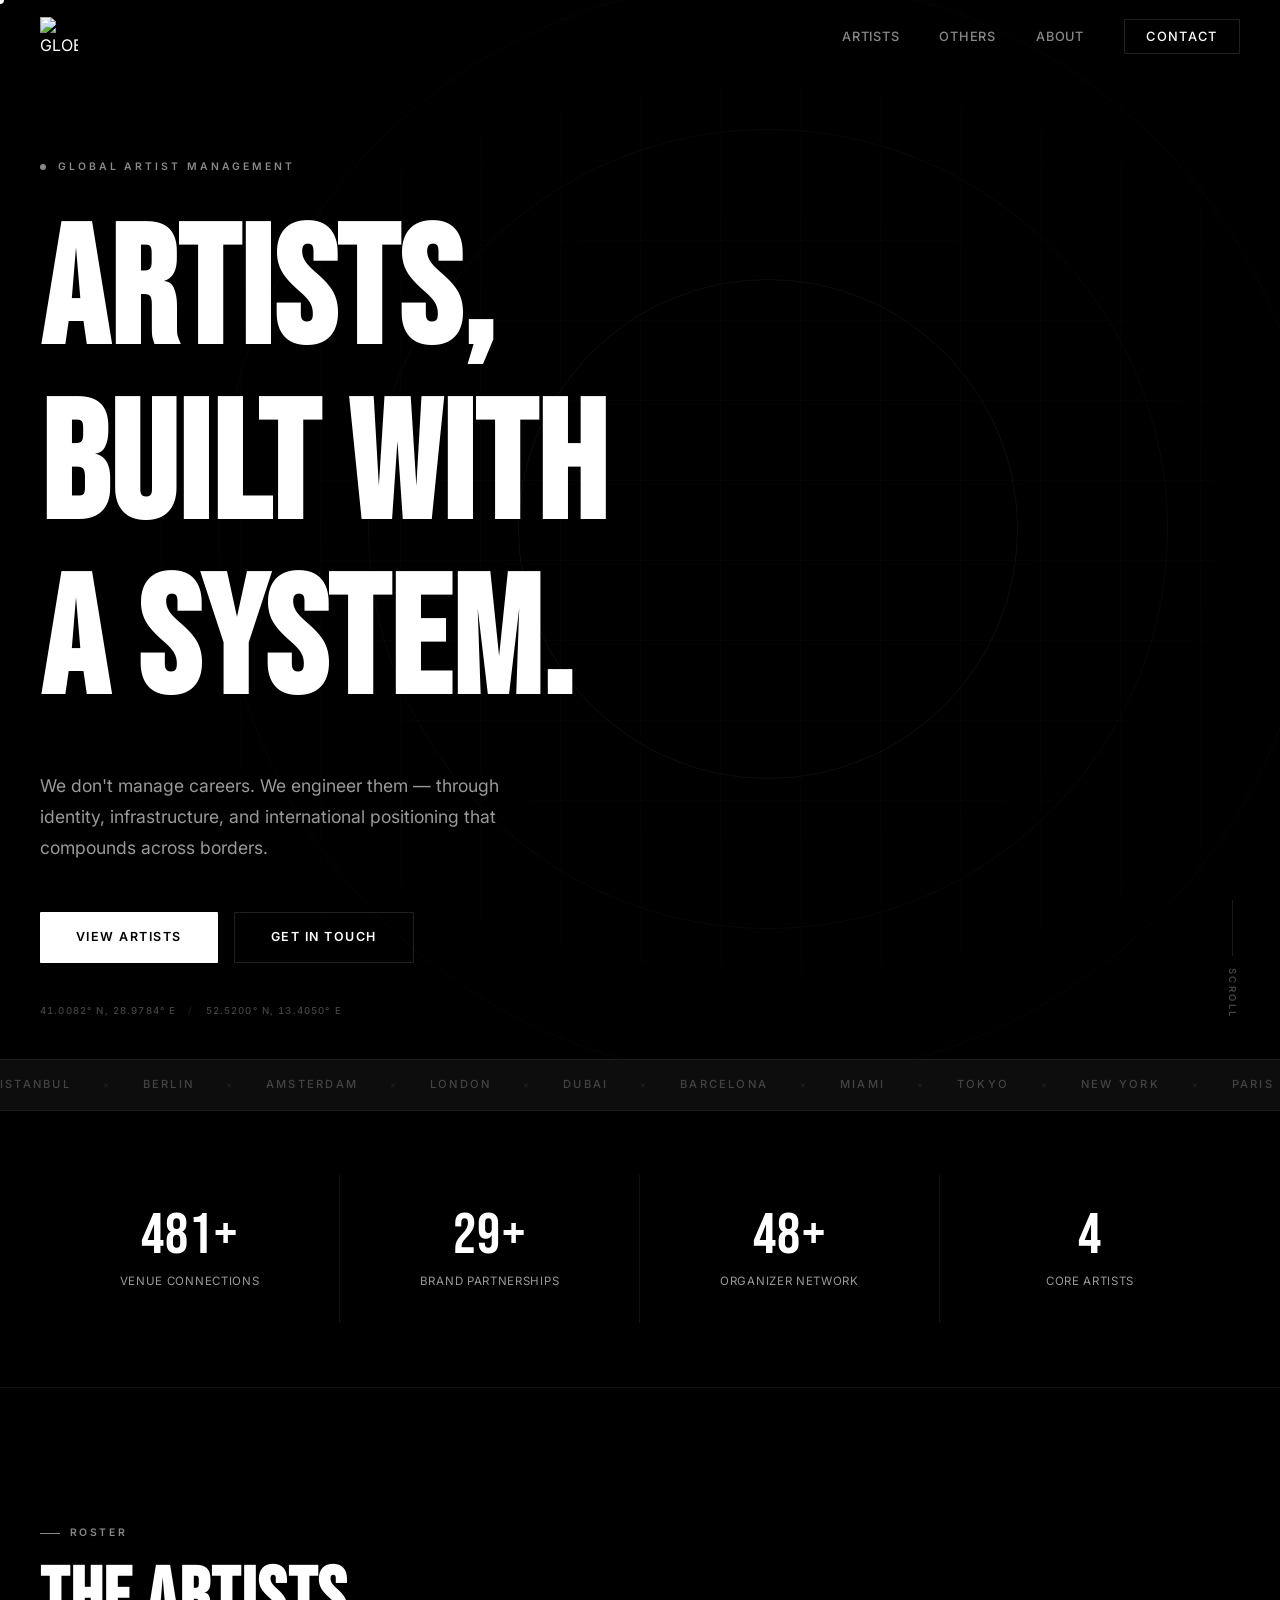
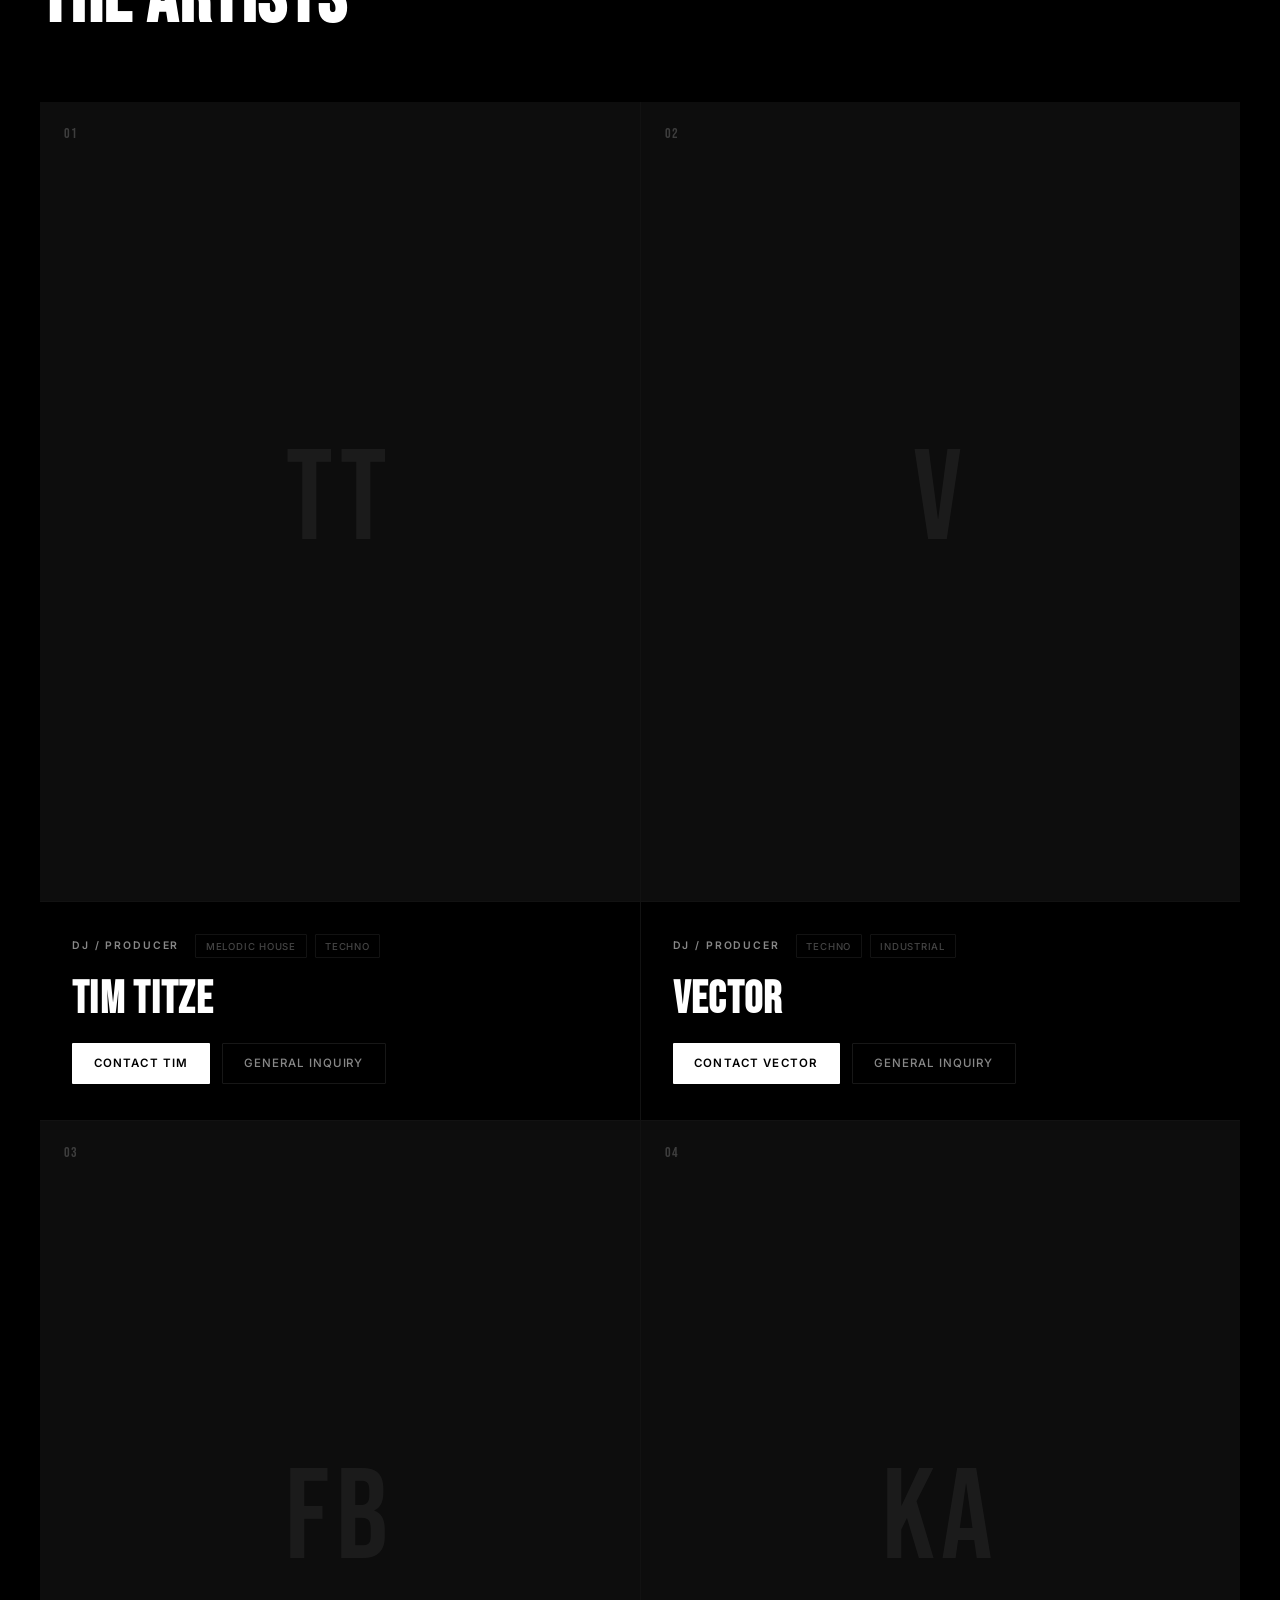
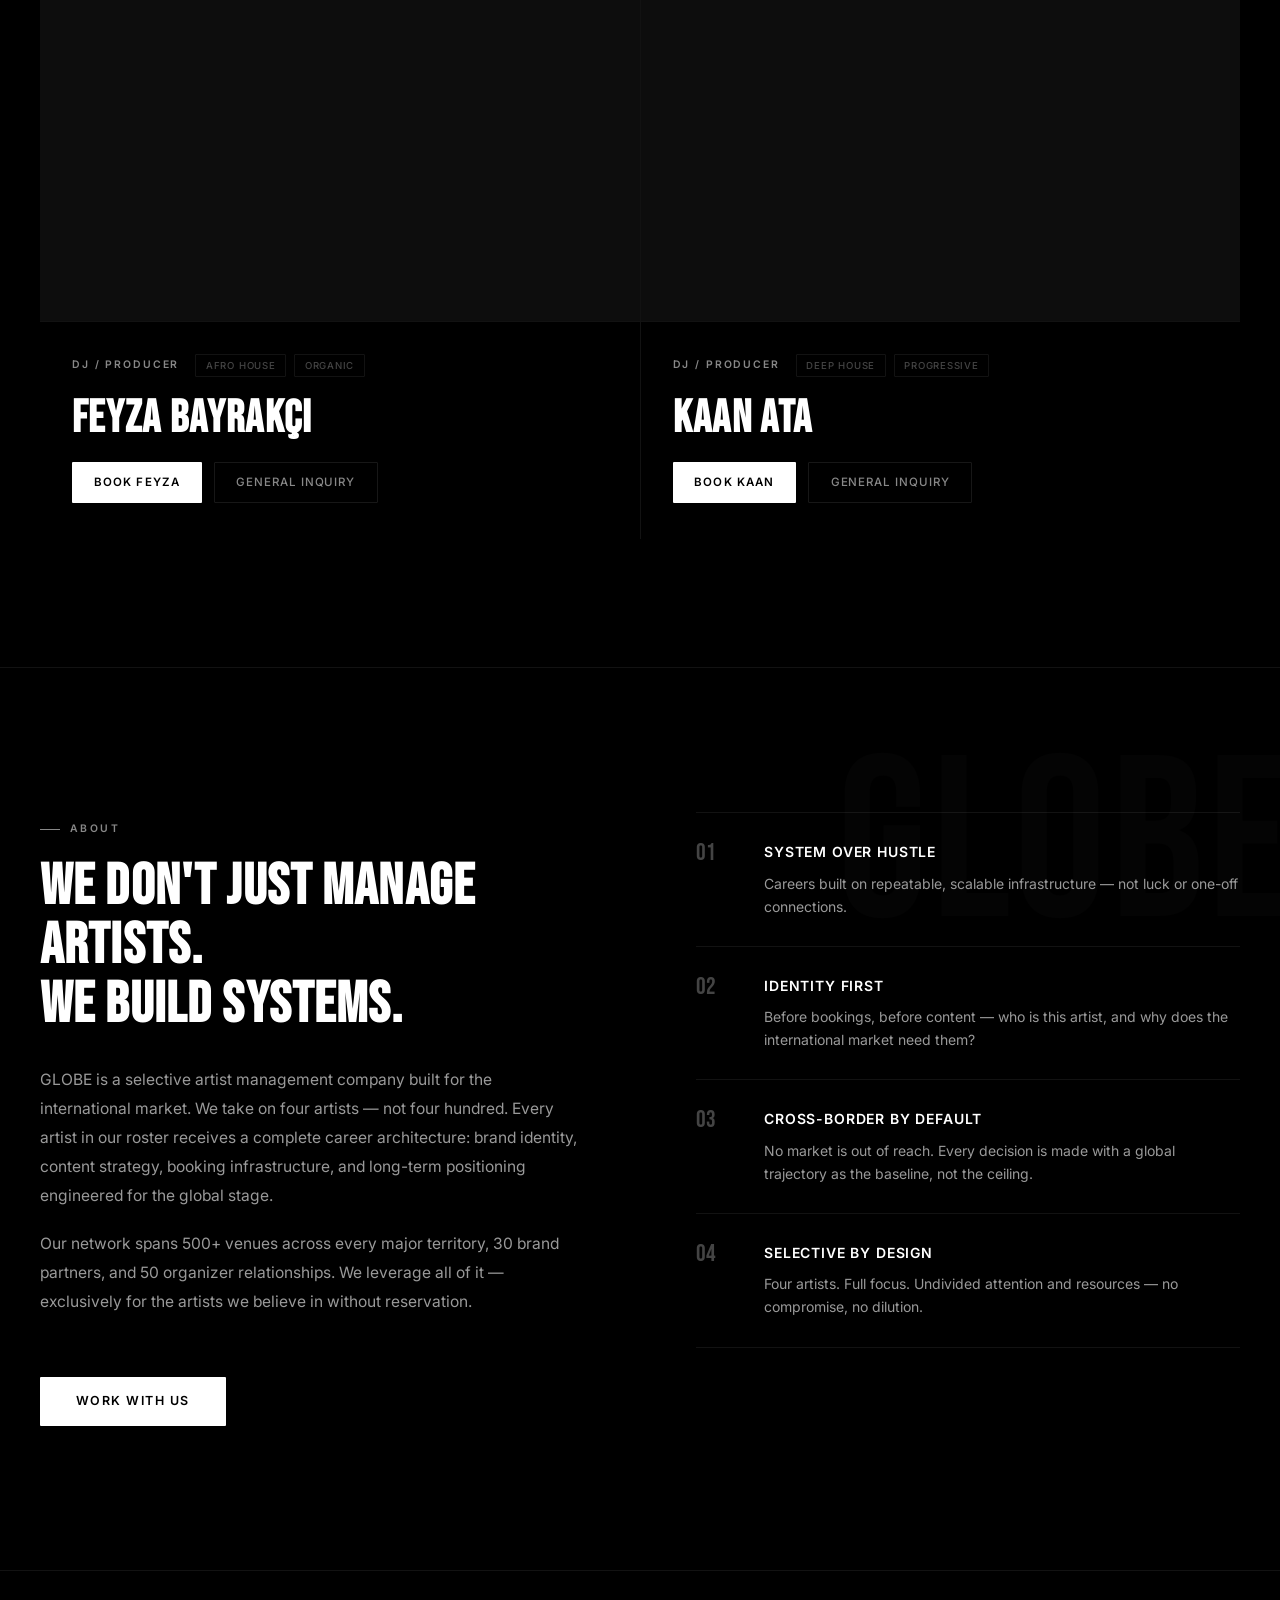
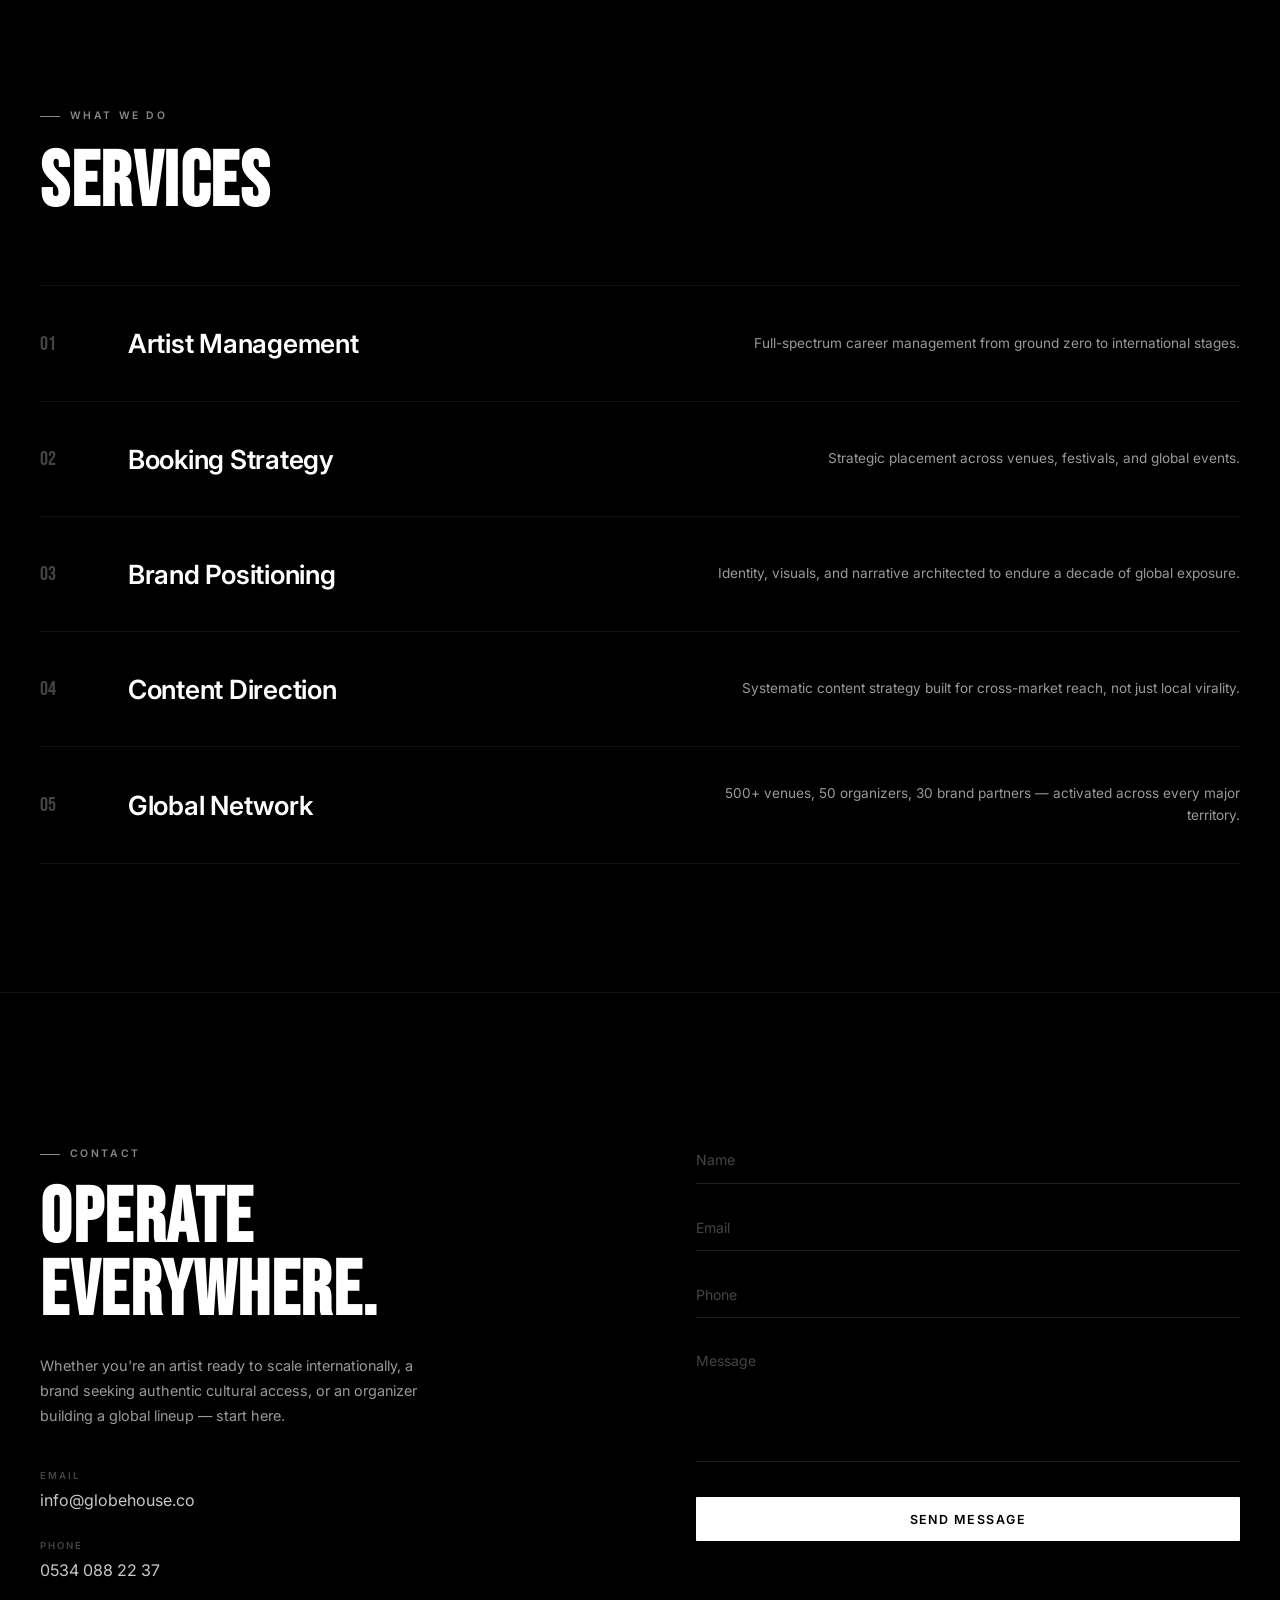
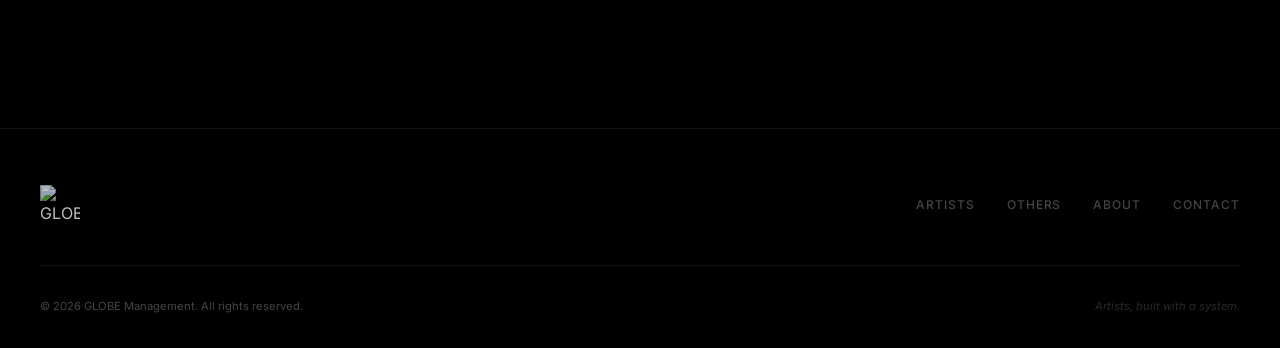
==== index.html @ 822490d1 "Add files via upload" ====
<!DOCTYPE html>
<html lang="en">
<head>
  <meta charset="UTF-8" />
  <meta name="viewport" content="width=device-width, initial-scale=1.0" />
  <title>GLOBE Management</title>
  <link rel="icon" type="image/png" href="assets/icon.png" />
  <link rel="preconnect" href="https://fonts.googleapis.com" />
  <link rel="preconnect" href="https://fonts.gstatic.com" crossorigin />
  <link href="https://fonts.googleapis.com/css2?family=Inter:wght@300;400;500;600;700;800;900&family=Bebas+Neue&display=swap" rel="stylesheet" />
  <link rel="stylesheet" href="style.css" />
</head>
<body>

  <!-- CUSTOM CURSOR -->
  <div class="cursor" id="cursor"></div>
  <div class="cursor-trail" id="cursorTrail"></div>

  <!-- NAVBAR -->
  <nav class="navbar" id="navbar">
    <div class="nav-inner">
      <a href="index.html" class="nav-logo">
        <img src="assets/icon-white.png" alt="GLOBE Management" class="nav-logo-icon" />
      </a>
      <button class="nav-toggle" id="navToggle" aria-label="Menu">
        <span></span><span></span><span></span>
      </button>
      <ul class="nav-links" id="navLinks">
        <li><a href="#artists">Artists</a></li>
        <li><a href="others.html">Others</a></li>
        <li><a href="#about">About</a></li>
        <li><a href="#contact" class="nav-cta">Contact</a></li>
      </ul>
    </div>
  </nav>

  <!-- HERO -->
  <section class="hero" id="hero">
    <div class="hero-bg">
      <div class="orbit orbit-1"></div>
      <div class="orbit orbit-2"></div>
      <div class="orbit orbit-3"></div>
      <div class="hero-grid-lines"></div>
    </div>
    <div class="hero-content">
      <div class="hero-label" data-hero-label>
        <span class="label-dot"></span>
        Global Artist Management
      </div>
      <h1 class="hero-headline">
        <span class="hero-word" data-hero-word>Artists,</span>
        <span class="hero-word" data-hero-word>built with</span>
        <span class="hero-word" data-hero-word>a system.</span>
      </h1>
      <p class="hero-sub" data-hero-sub>We don't manage careers. We engineer them — through identity, infrastructure, and international positioning that compounds across borders.</p>
      <div class="hero-actions" data-hero-actions>
        <a href="#artists" class="btn btn-primary magnetic">View Artists</a>
        <a href="#contact" class="btn btn-ghost magnetic">Get in Touch</a>
      </div>
    </div>
    <div class="hero-scroll" data-hero-scroll>
      <div class="scroll-indicator">
        <div class="scroll-dot"></div>
      </div>
      <span>Scroll</span>
    </div>
    <div class="hero-coords" data-hero-coords>
      <span>41.0082° N, 28.9784° E</span>
      <span class="coords-sep">/</span>
      <span>52.5200° N, 13.4050° E</span>
    </div>
  </section>

  <!-- TICKER -->
  <div class="ticker-wrap">
    <div class="ticker">
      <div class="ticker-track" id="tickerTrack">
        <span>Istanbul</span><span class="sep">×</span>
        <span>Berlin</span><span class="sep">×</span>
        <span>Amsterdam</span><span class="sep">×</span>
        <span>London</span><span class="sep">×</span>
        <span>Dubai</span><span class="sep">×</span>
        <span>Barcelona</span><span class="sep">×</span>
        <span>Miami</span><span class="sep">×</span>
        <span>Tokyo</span><span class="sep">×</span>
        <span>New York</span><span class="sep">×</span>
        <span>Paris</span><span class="sep">×</span>
        <span>São Paulo</span><span class="sep">×</span>
        <span>Singapore</span><span class="sep">×</span>
        <!-- duplicate for seamless loop -->
        <span>Istanbul</span><span class="sep">×</span>
        <span>Berlin</span><span class="sep">×</span>
        <span>Amsterdam</span><span class="sep">×</span>
        <span>London</span><span class="sep">×</span>
        <span>Dubai</span><span class="sep">×</span>
        <span>Barcelona</span><span class="sep">×</span>
        <span>Miami</span><span class="sep">×</span>
        <span>Tokyo</span><span class="sep">×</span>
        <span>New York</span><span class="sep">×</span>
        <span>Paris</span><span class="sep">×</span>
        <span>São Paulo</span><span class="sep">×</span>
        <span>Singapore</span><span class="sep">×</span>
      </div>
    </div>
  </div>

  <!-- STATS STRIP -->
  <section class="stats-strip">
    <div class="container">
      <div class="stats-grid">
        <div class="stat-item" data-reveal>
          <div class="stat-number" data-count="500" data-suffix="+">0+</div>
          <div class="stat-label">Venue Connections</div>
        </div>
        <div class="stat-item" data-reveal>
          <div class="stat-number" data-count="30" data-suffix="+">0+</div>
          <div class="stat-label">Brand Partnerships</div>
        </div>
        <div class="stat-item" data-reveal>
          <div class="stat-number" data-count="50" data-suffix="+">0+</div>
          <div class="stat-label">Organizer Network</div>
        </div>
        <div class="stat-item" data-reveal>
          <div class="stat-number" data-count="4" data-suffix="">0</div>
          <div class="stat-label">Core Artists</div>
        </div>
      </div>
    </div>
  </section>

  <!-- ARTISTS -->
  <section class="artists-section" id="artists">
    <div class="container">
      <div class="section-header" data-reveal>
        <span class="section-label">Roster</span>
        <h2 class="section-title split-title">The Artists</h2>
      </div>
      <div class="artists-grid">

        <div class="artist-card" data-reveal data-delay="0">
          <div class="artist-image-wrap">
            <div class="artist-image artist-placeholder">
              <span class="placeholder-initial">TT</span>
              <div class="placeholder-lines">
                <div class="ph-line"></div>
                <div class="ph-line"></div>
                <div class="ph-line"></div>
              </div>
            </div>
            <div class="artist-overlay">
              <button class="btn-detail magnetic" onclick="openModal('tim')">View Profile</button>
            </div>
            <div class="artist-card-index">01</div>
          </div>
          <div class="artist-info">
            <div class="artist-meta">
              <span class="artist-role">DJ / Producer</span>
              <div class="artist-tags">
                <span class="tag">Melodic House</span>
                <span class="tag">Techno</span>
              </div>
            </div>
            <h3 class="artist-name">Tim Titze</h3>
            <div class="artist-actions">
              <a href="mailto:timtitze@globehouse.co" class="btn btn-artist-primary magnetic">Contact Tim</a>
              <a href="mailto:info@globehouse.co" class="btn btn-artist-ghost">General Inquiry</a>
            </div>
          </div>
        </div>

        <div class="artist-card" data-reveal data-delay="1">
          <div class="artist-image-wrap">
            <div class="artist-image artist-placeholder">
              <span class="placeholder-initial">V</span>
              <div class="placeholder-lines">
                <div class="ph-line"></div>
                <div class="ph-line"></div>
                <div class="ph-line"></div>
              </div>
            </div>
            <div class="artist-overlay">
              <button class="btn-detail magnetic" onclick="openModal('vector')">View Profile</button>
            </div>
            <div class="artist-card-index">02</div>
          </div>
          <div class="artist-info">
            <div class="artist-meta">
              <span class="artist-role">DJ / Producer</span>
              <div class="artist-tags">
                <span class="tag">Techno</span>
                <span class="tag">Industrial</span>
              </div>
            </div>
            <h3 class="artist-name">Vector</h3>
            <div class="artist-actions">
              <a href="mailto:vector@globehouse.co" class="btn btn-artist-primary magnetic">Contact Vector</a>
              <a href="mailto:info@globehouse.co" class="btn btn-artist-ghost">General Inquiry</a>
            </div>
          </div>
        </div>

        <div class="artist-card" data-reveal data-delay="2">
          <div class="artist-image-wrap">
            <div class="artist-image artist-placeholder">
              <span class="placeholder-initial">FB</span>
              <div class="placeholder-lines">
                <div class="ph-line"></div>
                <div class="ph-line"></div>
                <div class="ph-line"></div>
              </div>
            </div>
            <div class="artist-overlay">
              <button class="btn-detail magnetic" onclick="openModal('feyza')">View Profile</button>
            </div>
            <div class="artist-card-index">03</div>
          </div>
          <div class="artist-info">
            <div class="artist-meta">
              <span class="artist-role">DJ / Producer</span>
              <div class="artist-tags">
                <span class="tag">Afro House</span>
                <span class="tag">Organic</span>
              </div>
            </div>
            <h3 class="artist-name">Feyza Bayrakçı</h3>
            <div class="artist-actions">
              <a href="mailto:feyzabayrakci@globehouse.co" class="btn btn-artist-primary magnetic">Book Feyza</a>
              <a href="mailto:info@globehouse.co" class="btn btn-artist-ghost">General Inquiry</a>
            </div>
          </div>
        </div>

        <div class="artist-card" data-reveal data-delay="3">
          <div class="artist-image-wrap">
            <div class="artist-image artist-placeholder">
              <span class="placeholder-initial">KA</span>
              <div class="placeholder-lines">
                <div class="ph-line"></div>
                <div class="ph-line"></div>
                <div class="ph-line"></div>
              </div>
            </div>
            <div class="artist-overlay">
              <button class="btn-detail magnetic" onclick="openModal('kaan')">View Profile</button>
            </div>
            <div class="artist-card-index">04</div>
          </div>
          <div class="artist-info">
            <div class="artist-meta">
              <span class="artist-role">DJ / Producer</span>
              <div class="artist-tags">
                <span class="tag">Deep House</span>
                <span class="tag">Progressive</span>
              </div>
            </div>
            <h3 class="artist-name">Kaan Ata</h3>
            <div class="artist-actions">
              <a href="mailto:kaanata@globehouse.co" class="btn btn-artist-primary magnetic">Book Kaan</a>
              <a href="mailto:info@globehouse.co" class="btn btn-artist-ghost">General Inquiry</a>
            </div>
          </div>
        </div>

      </div>
    </div>
  </section>

  <!-- ABOUT -->
  <section class="about-section" id="about">
    <div class="container">
      <div class="about-grid">
        <div class="about-left" data-reveal>
          <span class="section-label">About</span>
          <h2 class="about-title">We don't just manage artists.<br />We build systems.</h2>
          <p class="about-body">GLOBE is a selective artist management company built for the international market. We take on four artists — not four hundred. Every artist in our roster receives a complete career architecture: brand identity, content strategy, booking infrastructure, and long-term positioning engineered for the global stage.</p>
          <p class="about-body">Our network spans 500+ venues across every major territory, 30 brand partners, and 50 organizer relationships. We leverage all of it — exclusively for the artists we believe in without reservation.</p>
          <a href="#contact" class="btn btn-primary magnetic" style="margin-top: 2.5rem; display: inline-flex;">Work with us</a>
        </div>
        <div class="about-right">
          <div class="about-pillars">
            <div class="pillar" data-reveal>
              <div class="pillar-number">01</div>
              <div class="pillar-text">
                <h4>System Over Hustle</h4>
                <p>Careers built on repeatable, scalable infrastructure — not luck or one-off connections.</p>
              </div>
            </div>
            <div class="pillar" data-reveal>
              <div class="pillar-number">02</div>
              <div class="pillar-text">
                <h4>Identity First</h4>
                <p>Before bookings, before content — who is this artist, and why does the international market need them?</p>
              </div>
            </div>
            <div class="pillar" data-reveal>
              <div class="pillar-number">03</div>
              <div class="pillar-text">
                <h4>Cross-Border by Default</h4>
                <p>No market is out of reach. Every decision is made with a global trajectory as the baseline, not the ceiling.</p>
              </div>
            </div>
            <div class="pillar" data-reveal>
              <div class="pillar-number">04</div>
              <div class="pillar-text">
                <h4>Selective by Design</h4>
                <p>Four artists. Full focus. Undivided attention and resources — no compromise, no dilution.</p>
              </div>
            </div>
          </div>
        </div>
      </div>
    </div>
  </section>

  <!-- SERVICES -->
  <section class="services-section" id="services">
    <div class="container">
      <div class="section-header" data-reveal>
        <span class="section-label">What We Do</span>
        <h2 class="section-title">Services</h2>
      </div>
      <div class="services-list">
        <div class="service-row" data-reveal>
          <span class="service-index">01</span>
          <span class="service-name">Artist Management</span>
          <span class="service-desc">Full-spectrum career management from ground zero to international stages.</span>
          <div class="service-line"></div>
        </div>
        <div class="service-row" data-reveal>
          <span class="service-index">02</span>
          <span class="service-name">Booking Strategy</span>
          <span class="service-desc">Strategic placement across venues, festivals, and global events.</span>
          <div class="service-line"></div>
        </div>
        <div class="service-row" data-reveal>
          <span class="service-index">03</span>
          <span class="service-name">Brand Positioning</span>
          <span class="service-desc">Identity, visuals, and narrative architected to endure a decade of global exposure.</span>
          <div class="service-line"></div>
        </div>
        <div class="service-row" data-reveal>
          <span class="service-index">04</span>
          <span class="service-name">Content Direction</span>
          <span class="service-desc">Systematic content strategy built for cross-market reach, not just local virality.</span>
          <div class="service-line"></div>
        </div>
        <div class="service-row" data-reveal>
          <span class="service-index">05</span>
          <span class="service-name">Global Network</span>
          <span class="service-desc">500+ venues, 50 organizers, 30 brand partners — activated across every major territory.</span>
          <div class="service-line"></div>
        </div>
      </div>
    </div>
  </section>

  <!-- CONTACT -->
  <section class="contact-section" id="contact">
    <div class="container">
      <div class="contact-grid">
        <div class="contact-left" data-reveal>
          <span class="section-label">Contact</span>
          <h2 class="contact-title">Operate<br />everywhere.</h2>
          <p class="contact-sub">Whether you're an artist ready to scale internationally, a brand seeking authentic cultural access, or an organizer building a global lineup — start here.</p>
          <div class="contact-info">
            <div class="contact-info-row">
              <span class="ci-label">Email</span>
              <a href="mailto:info@globehouse.co" class="ci-value">info@globehouse.co</a>
            </div>
            <div class="contact-info-row">
              <span class="ci-label">Phone</span>
              <a href="tel:+905340882237" class="ci-value">0534 088 22 37</a>
            </div>
          </div>
        </div>
        <div class="contact-right" data-reveal>
          <form class="contact-form" onsubmit="handleSubmit(event)">
            <div class="form-group">
              <input type="text" name="name" placeholder="Name" required />
              <div class="form-underline"></div>
            </div>
            <div class="form-group">
              <input type="email" name="email" placeholder="Email" required />
              <div class="form-underline"></div>
            </div>
            <div class="form-group">
              <input type="tel" name="phone" placeholder="Phone" />
              <div class="form-underline"></div>
            </div>
            <div class="form-group">
              <textarea name="message" placeholder="Message" rows="5" required></textarea>
              <div class="form-underline"></div>
            </div>
            <button type="submit" class="btn btn-primary btn-full magnetic">Send Message</button>
          </form>
        </div>
      </div>
    </div>
  </section>

  <!-- FOOTER -->
  <footer class="footer">
    <div class="container">
      <div class="footer-top">
        <a href="index.html" class="footer-logo">
          <img src="assets/icon-white.png" alt="GLOBE Management" class="footer-logo-icon" />
        </a>
        <nav class="footer-nav">
          <a href="#artists">Artists</a>
          <a href="others.html">Others</a>
          <a href="#about">About</a>
          <a href="#contact">Contact</a>
        </nav>
      </div>
      <div class="footer-bottom">
        <span class="footer-copy">&copy; 2026 GLOBE Management. All rights reserved.</span>
        <span class="footer-tag">Artists, built with a system.</span>
      </div>
    </div>
  </footer>

  <!-- ARTIST MODALS -->
  <div class="modal-overlay" id="modalOverlay" onclick="closeModal()">
    <div class="modal" onclick="event.stopPropagation()">
      <button class="modal-close" onclick="closeModal()">&#215;</button>
      <div class="modal-content" id="modalContent"></div>
    </div>
  </div>

  <script src="script.js"></script>
</body>
</html>
---- style.css ----
/* ============================================================
   GLOBE Management — style.css
   ============================================================ */

*, *::before, *::after { box-sizing: border-box; margin: 0; padding: 0; }

:root {
  --black:      #000000;
  --white:      #ffffff;
  --silver:     #c8c8c8;
  --silver-dim: #888888;
  --surface:    #0d0d0d;
  --surface2:   #141414;
  --border:     rgba(255,255,255,0.07);
  --border-mid: rgba(255,255,255,0.13);
  --text-primary:   #ffffff;
  --text-secondary: #999999;
  --text-muted:     #444444;
  --font-body:    'Inter', sans-serif;
  --font-display: 'Bebas Neue', sans-serif;
  --nav-h:  72px;
  --max-w:  1280px;
  --ease:   cubic-bezier(0.22, 1, 0.36, 1);
  --ease-in: cubic-bezier(0.55, 0, 1, 0.45);
}

html { scroll-behavior: smooth; }

body {
  background: var(--black);
  color: var(--text-primary);
  font-family: var(--font-body);
  font-size: 16px;
  line-height: 1.6;
  -webkit-font-smoothing: antialiased;
  overflow-x: hidden;
  cursor: none;
}

a { color: inherit; text-decoration: none; }
img { display: block; max-width: 100%; }

.container {
  max-width: var(--max-w);
  margin: 0 auto;
  padding: 0 2.5rem;
}

/* ============================================================
   CUSTOM CURSOR
   ============================================================ */
.cursor {
  position: fixed;
  top: 0; left: 0;
  width: 8px; height: 8px;
  background: var(--white);
  border-radius: 50%;
  pointer-events: none;
  z-index: 9999;
  transform: translate(-50%, -50%);
  transition: width 0.2s var(--ease), height 0.2s var(--ease), background 0.2s;
  mix-blend-mode: difference;
}

.cursor-trail {
  position: fixed;
  top: 0; left: 0;
  width: 36px; height: 36px;
  border: 1px solid rgba(255,255,255,0.25);
  border-radius: 50%;
  pointer-events: none;
  z-index: 9998;
  transform: translate(-50%, -50%);
  transition: transform 0.12s linear, width 0.3s var(--ease), height 0.3s var(--ease), opacity 0.3s;
  mix-blend-mode: difference;
}

body.cursor-hover .cursor { width: 48px; height: 48px; }
body.cursor-hover .cursor-trail { opacity: 0; }

/* ============================================================
   NAVBAR
   ============================================================ */
.navbar {
  position: fixed;
  top: 0; left: 0; right: 0;
  z-index: 900;
  height: var(--nav-h);
  transition: background 0.5s var(--ease), border-color 0.5s;
  border-bottom: 1px solid transparent;
}

.navbar.scrolled {
  background: rgba(0,0,0,0.94);
  backdrop-filter: blur(24px);
  -webkit-backdrop-filter: blur(24px);
  border-color: var(--border);
}

.nav-inner {
  max-width: var(--max-w);
  margin: 0 auto;
  padding: 0 2.5rem;
  height: 100%;
  display: flex;
  align-items: center;
  justify-content: space-between;
}

.nav-logo { transition: opacity 0.3s; }
.nav-logo:hover { opacity: 0.7; }
.nav-logo img {
  height: 30px;
  width: auto;
  filter: brightness(0) invert(1);
}

.nav-logo img.nav-logo-icon {
  height: 38px;
  width: 38px;
  object-fit: contain;
  filter: none !important;
}

.nav-links {
  display: flex;
  align-items: center;
  gap: 2.5rem;
  list-style: none;
}

.nav-links a {
  font-size: 0.8rem;
  font-weight: 500;
  color: var(--silver-dim);
  letter-spacing: 0.06em;
  text-transform: uppercase;
  position: relative;
  transition: color 0.25s;
}

.nav-links a::after {
  content: '';
  position: absolute;
  bottom: -3px; left: 0;
  width: 0; height: 1px;
  background: var(--white);
  transition: width 0.3s var(--ease);
}

.nav-links a:hover { color: var(--white); }
.nav-links a:hover::after { width: 100%; }
.nav-links a.active { color: var(--white); }
.nav-links a.active::after { width: 100%; }

.nav-links a.nav-cta {
  color: var(--white);
  border: 1px solid var(--border-mid);
  padding: 0.55rem 1.35rem;
  border-radius: 1px;
  letter-spacing: 0.1em;
  transition: border-color 0.25s, background 0.25s, color 0.25s;
}

.nav-links a.nav-cta::after { display: none; }
.nav-links a.nav-cta:hover {
  background: var(--white);
  color: var(--black);
  border-color: var(--white);
}

.nav-toggle {
  display: none;
  flex-direction: column;
  gap: 5px;
  background: none;
  border: none;
  cursor: none;
  padding: 4px;
}

.nav-toggle span {
  display: block;
  width: 24px;
  height: 1.5px;
  background: var(--white);
  transition: transform 0.35s var(--ease), opacity 0.25s;
}

/* ============================================================
   BUTTONS
   ============================================================ */
.btn {
  display: inline-flex;
  align-items: center;
  justify-content: center;
  gap: 0.5rem;
  font-family: var(--font-body);
  font-size: 0.78rem;
  font-weight: 600;
  letter-spacing: 0.12em;
  text-transform: uppercase;
  border-radius: 1px;
  padding: 0.9rem 2.25rem;
  transition: background 0.25s var(--ease), color 0.25s, border-color 0.25s, transform 0.2s var(--ease);
  cursor: none;
  border: none;
  white-space: nowrap;
  position: relative;
  overflow: hidden;
}

.btn::before {
  content: '';
  position: absolute;
  inset: 0;
  background: rgba(255,255,255,0.06);
  opacity: 0;
  transition: opacity 0.25s;
}

.btn:hover::before { opacity: 1; }

.btn-primary { background: var(--white); color: var(--black); }
.btn-primary:hover { background: var(--silver); }

.btn-ghost {
  background: transparent;
  color: var(--white);
  border: 1px solid var(--border-mid);
}
.btn-ghost:hover { border-color: rgba(255,255,255,0.5); }

.btn-full { width: 100%; }

.btn-artist-primary {
  background: var(--white);
  color: var(--black);
  font-size: 0.72rem;
  font-weight: 600;
  letter-spacing: 0.1em;
  text-transform: uppercase;
  border-radius: 1px;
  padding: 0.65rem 1.35rem;
  transition: all 0.25s var(--ease);
  display: inline-flex;
  cursor: none;
}
.btn-artist-primary:hover { background: var(--silver); }

.btn-artist-ghost {
  background: transparent;
  color: var(--silver-dim);
  font-size: 0.72rem;
  font-weight: 500;
  letter-spacing: 0.08em;
  text-transform: uppercase;
  border-radius: 1px;
  padding: 0.65rem 1.35rem;
  border: 1px solid rgba(255,255,255,0.09);
  transition: all 0.25s var(--ease);
  display: inline-flex;
  cursor: none;
}
.btn-artist-ghost:hover { border-color: rgba(255,255,255,0.3); color: var(--white); }

.btn-ghost-sm {
  display: inline-flex;
  font-size: 0.72rem;
  font-weight: 600;
  letter-spacing: 0.1em;
  text-transform: uppercase;
  color: var(--silver-dim);
  border-bottom: 1px solid var(--border-mid);
  padding-bottom: 3px;
  transition: color 0.2s, border-color 0.2s;
  cursor: none;
}
.btn-ghost-sm:hover { color: var(--white); border-color: var(--white); }

/* ============================================================
   SECTION LABELS / HEADERS
   ============================================================ */
.section-label {
  display: inline-flex;
  align-items: center;
  gap: 0.6rem;
  font-size: 0.65rem;
  font-weight: 600;
  letter-spacing: 0.25em;
  text-transform: uppercase;
  color: var(--silver-dim);
  margin-bottom: 1.25rem;
}

.section-label::before {
  content: '';
  display: inline-block;
  width: 20px; height: 1px;
  background: var(--silver-dim);
}

.section-header { margin-bottom: 4rem; }

.section-title {
  font-family: var(--font-display);
  font-size: clamp(3rem, 6vw, 5.5rem);
  line-height: 1;
  letter-spacing: 0.02em;
  color: var(--white);
  overflow: hidden;
}

/* ============================================================
   REVEAL ANIMATIONS
   ============================================================ */
[data-reveal] {
  opacity: 0;
  transform: translateY(32px);
  transition: opacity 0.75s var(--ease), transform 0.75s var(--ease);
}

[data-reveal].revealed {
  opacity: 1;
  transform: translateY(0);
}

[data-reveal][data-delay="1"] { transition-delay: 0.1s; }
[data-reveal][data-delay="2"] { transition-delay: 0.2s; }
[data-reveal][data-delay="3"] { transition-delay: 0.3s; }

/* ============================================================
   HERO
   ============================================================ */
.hero {
  min-height: 100svh;
  display: flex;
  align-items: center;
  position: relative;
  padding: calc(var(--nav-h) + 5rem) 2.5rem 6rem;
  overflow: hidden;
}

/* Orbit rings */
.hero-bg {
  position: absolute;
  inset: 0;
  pointer-events: none;
  overflow: hidden;
}

.orbit {
  position: absolute;
  border-radius: 50%;
  border: 1px solid rgba(255,255,255,0.04);
  top: 50%; left: 60%;
  transform: translate(-50%, -50%);
  animation: orbitSpin linear infinite;
}

.orbit-1 {
  width: 500px; height: 500px;
  animation-duration: 28s;
  border-color: rgba(255,255,255,0.05);
}

.orbit-2 {
  width: 800px; height: 800px;
  animation-duration: 44s;
  animation-direction: reverse;
  border-color: rgba(255,255,255,0.03);
}

.orbit-3 {
  width: 1100px; height: 1100px;
  animation-duration: 60s;
  border-color: rgba(255,255,255,0.025);
}

@keyframes orbitSpin {
  from { transform: translate(-50%, -50%) rotate(0deg); }
  to   { transform: translate(-50%, -50%) rotate(360deg); }
}

.hero-grid-lines {
  position: absolute;
  inset: 0;
  background-image:
    linear-gradient(rgba(255,255,255,0.018) 1px, transparent 1px),
    linear-gradient(90deg, rgba(255,255,255,0.018) 1px, transparent 1px);
  background-size: 80px 80px;
  mask-image: radial-gradient(ellipse 70% 60% at 60% 50%, black 0%, transparent 100%);
  -webkit-mask-image: radial-gradient(ellipse 70% 60% at 60% 50%, black 0%, transparent 100%);
}

.hero-content {
  max-width: var(--max-w);
  margin: 0 auto;
  width: 100%;
  position: relative;
  z-index: 1;
}

/* Hero entrance animations */
.hero-label {
  font-size: 0.65rem;
  font-weight: 600;
  letter-spacing: 0.28em;
  text-transform: uppercase;
  color: var(--silver-dim);
  margin-bottom: 2rem;
  display: inline-flex;
  align-items: center;
  gap: 0.75rem;
  opacity: 0;
  transform: translateY(12px);
  animation: heroFadeUp 0.7s var(--ease) 0.1s forwards;
}

.label-dot {
  width: 6px; height: 6px;
  border-radius: 50%;
  background: var(--silver-dim);
  animation: pulse 2.5s ease-in-out infinite;
}

@keyframes pulse {
  0%, 100% { opacity: 1; transform: scale(1); }
  50%       { opacity: 0.4; transform: scale(0.7); }
}

.hero-headline {
  font-family: var(--font-display);
  font-size: clamp(5rem, 13vw, 12.5rem);
  line-height: 0.9;
  letter-spacing: 0.01em;
  color: var(--white);
  margin-bottom: 2.5rem;
  display: flex;
  flex-direction: column;
}

.hero-word {
  display: block;
  overflow: hidden;
  line-height: 1.05;
}

.hero-word-inner {
  display: block;
  transform: translateY(110%);
  animation: wordReveal 0.85s var(--ease) forwards;
}

.hero-word:nth-child(1) .hero-word-inner { animation-delay: 0.25s; }
.hero-word:nth-child(2) .hero-word-inner { animation-delay: 0.38s; }
.hero-word:nth-child(3) .hero-word-inner { animation-delay: 0.51s; }

@keyframes wordReveal {
  to { transform: translateY(0); }
}

@keyframes heroFadeUp {
  to { opacity: 1; transform: translateY(0); }
}

.hero-sub {
  font-size: clamp(1rem, 1.4vw, 1.1rem);
  color: var(--text-secondary);
  max-width: 500px;
  line-height: 1.75;
  margin-bottom: 3rem;
  opacity: 0;
  transform: translateY(16px);
  animation: heroFadeUp 0.8s var(--ease) 0.65s forwards;
}

.hero-actions {
  display: flex;
  gap: 1rem;
  flex-wrap: wrap;
  opacity: 0;
  transform: translateY(16px);
  animation: heroFadeUp 0.8s var(--ease) 0.8s forwards;
}

.hero-scroll {
  position: absolute;
  bottom: 2.5rem;
  right: 2.5rem;
  display: flex;
  flex-direction: column;
  align-items: center;
  gap: 0.75rem;
  opacity: 0;
  animation: heroFadeUp 0.8s var(--ease) 1.1s forwards;
}

.hero-scroll span {
  font-size: 0.6rem;
  font-weight: 600;
  letter-spacing: 0.25em;
  text-transform: uppercase;
  color: var(--text-muted);
  writing-mode: vertical-lr;
}

.scroll-indicator {
  width: 1px;
  height: 56px;
  background: rgba(255,255,255,0.1);
  position: relative;
  overflow: hidden;
}

.scroll-dot {
  position: absolute;
  top: -100%;
  width: 100%;
  height: 40%;
  background: var(--silver-dim);
  animation: scrollDrop 2s ease-in-out infinite;
}

@keyframes scrollDrop {
  0%   { top: -40%; }
  100% { top: 140%; }
}

.hero-coords {
  position: absolute;
  bottom: 2.5rem;
  left: 2.5rem;
  display: flex;
  align-items: center;
  gap: 0.75rem;
  opacity: 0;
  animation: heroFadeUp 0.8s var(--ease) 1.1s forwards;
}

.hero-coords span {
  font-size: 0.6rem;
  font-weight: 500;
  letter-spacing: 0.12em;
  color: var(--text-muted);
  font-variant-numeric: tabular-nums;
}

.coords-sep { color: var(--text-muted); opacity: 0.4; }

/* ============================================================
   TICKER
   ============================================================ */
.ticker-wrap {
  border-top: 1px solid var(--border);
  border-bottom: 1px solid var(--border);
  overflow: hidden;
  padding: 1rem 0;
  background: var(--surface);
}

.ticker { overflow: hidden; }

.ticker-track {
  display: flex;
  align-items: center;
  gap: 2rem;
  width: max-content;
  animation: tickerScroll 30s linear infinite;
}

.ticker-track:hover { animation-play-state: paused; }

.ticker-track span {
  font-size: 0.7rem;
  font-weight: 500;
  letter-spacing: 0.2em;
  text-transform: uppercase;
  color: var(--text-muted);
  white-space: nowrap;
  transition: color 0.2s;
}

.ticker-track span:hover { color: var(--silver); }
.ticker-track .sep { color: var(--text-muted); opacity: 0.3; font-size: 0.55rem; }

@keyframes tickerScroll {
  from { transform: translateX(0); }
  to   { transform: translateX(-50%); }
}

/* ============================================================
   STATS STRIP
   ============================================================ */
.stats-strip {
  border-bottom: 1px solid var(--border);
  padding: 4rem 0;
}

.stats-grid {
  display: grid;
  grid-template-columns: repeat(4, 1fr);
}

.stat-item {
  padding: 2rem;
  text-align: center;
  border-right: 1px solid var(--border);
  position: relative;
  overflow: hidden;
  transition: background 0.35s;
}

.stat-item::before {
  content: '';
  position: absolute;
  bottom: 0; left: 0; right: 0;
  height: 0;
  background: var(--surface);
  transition: height 0.35s var(--ease);
}

.stat-item:hover::before { height: 100%; }
.stat-item:hover .stat-number,
.stat-item:hover .stat-label { position: relative; z-index: 1; }
.stat-item:last-child { border-right: none; }

.stat-number {
  font-family: var(--font-display);
  font-size: clamp(2.75rem, 4.5vw, 4rem);
  color: var(--white);
  line-height: 1;
  letter-spacing: 0.02em;
  transition: transform 0.35s var(--ease);
  position: relative; z-index: 1;
}

.stat-item:hover .stat-number { transform: scale(1.05); }

.stat-label {
  font-size: 0.72rem;
  color: var(--text-secondary);
  margin-top: 0.5rem;
  letter-spacing: 0.06em;
  text-transform: uppercase;
  position: relative; z-index: 1;
}

/* ============================================================
   ARTISTS
   ============================================================ */
.artists-section { padding: 8rem 0; }

.artists-grid {
  display: grid;
  grid-template-columns: repeat(2, 1fr);
  gap: 1px;
  background: var(--border);
}

.artist-card {
  background: var(--black);
  display: flex;
  flex-direction: column;
  position: relative;
  overflow: hidden;
}

.artist-card::after {
  content: '';
  position: absolute;
  inset: 0;
  border: 1px solid transparent;
  transition: border-color 0.4s var(--ease);
  pointer-events: none;
  z-index: 5;
}

.artist-card:hover::after { border-color: rgba(255,255,255,0.12); }

.artist-image-wrap {
  position: relative;
  aspect-ratio: 3/4;
  overflow: hidden;
}

.artist-image {
  width: 100%;
  height: 100%;
  transition: transform 0.7s var(--ease), filter 0.5s;
}

.artist-card:hover .artist-image {
  transform: scale(1.06);
  filter: brightness(0.85);
}

.artist-placeholder {
  display: flex;
  align-items: center;
  justify-content: center;
  background: var(--surface);
  position: relative;
  overflow: hidden;
}

/* Animated scan lines on placeholder */
.placeholder-lines {
  position: absolute;
  inset: 0;
  display: flex;
  flex-direction: column;
  justify-content: space-evenly;
  pointer-events: none;
}

.ph-line {
  height: 1px;
  background: rgba(255,255,255,0.03);
  transform: scaleX(0);
  transform-origin: left;
  transition: transform 0.8s var(--ease);
}

.artist-card:hover .ph-line:nth-child(1) { transform: scaleX(1); transition-delay: 0s; }
.artist-card:hover .ph-line:nth-child(2) { transform: scaleX(1); transition-delay: 0.08s; }
.artist-card:hover .ph-line:nth-child(3) { transform: scaleX(1); transition-delay: 0.16s; }

.placeholder-initial {
  font-family: var(--font-display);
  font-size: clamp(5rem, 10vw, 9rem);
  color: rgba(255,255,255,0.06);
  letter-spacing: 0.05em;
  user-select: none;
  transition: color 0.5s var(--ease), transform 0.5s var(--ease);
  position: relative; z-index: 1;
}

.artist-card:hover .placeholder-initial {
  color: rgba(255,255,255,0.12);
  transform: scale(0.95);
}

.artist-card-index {
  position: absolute;
  top: 1.25rem;
  left: 1.5rem;
  font-family: var(--font-display);
  font-size: 0.9rem;
  color: rgba(255,255,255,0.2);
  letter-spacing: 0.08em;
  z-index: 4;
  transition: color 0.3s;
}

.artist-card:hover .artist-card-index { color: rgba(255,255,255,0.5); }

.artist-overlay {
  position: absolute;
  inset: 0;
  background: linear-gradient(to top, rgba(0,0,0,0.8) 0%, rgba(0,0,0,0.2) 60%, transparent 100%);
  display: flex;
  align-items: flex-end;
  justify-content: flex-start;
  padding: 2rem;
  opacity: 0;
  transition: opacity 0.45s var(--ease);
  z-index: 3;
}

.artist-card:hover .artist-overlay { opacity: 1; }

.btn-detail {
  background: var(--white);
  color: var(--black);
  border: none;
  font-family: var(--font-body);
  font-size: 0.72rem;
  font-weight: 600;
  letter-spacing: 0.12em;
  text-transform: uppercase;
  padding: 0.75rem 1.75rem;
  border-radius: 1px;
  cursor: none;
  transform: translateY(16px);
  opacity: 0;
  transition: transform 0.45s var(--ease), opacity 0.45s var(--ease), background 0.2s;
}

.artist-card:hover .btn-detail { transform: translateY(0); opacity: 1; }
.btn-detail:hover { background: var(--silver); }

.artist-info {
  padding: 2rem 2rem 2.25rem;
  border-top: 1px solid var(--border);
  flex: 1;
  display: flex;
  flex-direction: column;
  gap: 1.25rem;
  position: relative;
}

.artist-info::before {
  content: '';
  position: absolute;
  top: 0; left: 0;
  width: 0; height: 2px;
  background: var(--white);
  transition: width 0.5s var(--ease);
}

.artist-card:hover .artist-info::before { width: 100%; }

.artist-meta {
  display: flex;
  align-items: center;
  gap: 1rem;
  flex-wrap: wrap;
}

.artist-role {
  font-size: 0.65rem;
  font-weight: 600;
  letter-spacing: 0.18em;
  text-transform: uppercase;
  color: var(--silver-dim);
}

.artist-tags { display: flex; gap: 0.5rem; flex-wrap: wrap; }

.tag {
  font-size: 0.6rem;
  font-weight: 500;
  letter-spacing: 0.08em;
  text-transform: uppercase;
  color: var(--text-muted);
  border: 1px solid var(--border);
  padding: 0.2rem 0.6rem;
  border-radius: 1px;
  transition: border-color 0.2s, color 0.2s;
}

.artist-card:hover .tag { border-color: var(--border-mid); color: var(--silver-dim); }

.artist-name {
  font-family: var(--font-display);
  font-size: clamp(2.25rem, 3.5vw, 3.25rem);
  letter-spacing: 0.03em;
  color: var(--white);
  line-height: 1;
  transition: letter-spacing 0.4s var(--ease);
}

.artist-card:hover .artist-name { letter-spacing: 0.06em; }

.artist-actions {
  display: flex;
  gap: 0.75rem;
  flex-wrap: wrap;
  margin-top: auto;
}

/* ============================================================
   ABOUT
   ============================================================ */
.about-section {
  padding: 9rem 0;
  border-top: 1px solid var(--border);
  position: relative;
}

.about-section::before {
  content: 'GLOBE';
  position: absolute;
  top: 4rem;
  right: -1rem;
  font-family: var(--font-display);
  font-size: clamp(8rem, 18vw, 20rem);
  color: rgba(255,255,255,0.015);
  letter-spacing: 0.02em;
  pointer-events: none;
  line-height: 1;
  user-select: none;
}

.about-grid {
  display: grid;
  grid-template-columns: 1fr 1fr;
  gap: 7rem;
  align-items: start;
}

.about-title {
  font-family: var(--font-display);
  font-size: clamp(2.5rem, 4.5vw, 4.25rem);
  line-height: 1.02;
  letter-spacing: 0.02em;
  margin-bottom: 2rem;
}

.about-body {
  color: var(--text-secondary);
  line-height: 1.85;
  font-size: 0.975rem;
  margin-bottom: 1.25rem;
}

.about-pillars { display: flex; flex-direction: column; }

.pillar {
  display: flex;
  gap: 1.75rem;
  padding: 1.75rem 0;
  border-bottom: 1px solid var(--border);
  position: relative;
  overflow: hidden;
}

.pillar:first-child { border-top: 1px solid var(--border); }

.pillar::before {
  content: '';
  position: absolute;
  inset: 0;
  background: var(--surface);
  transform: translateX(-100%);
  transition: transform 0.5s var(--ease);
}

.pillar:hover::before { transform: translateX(0); }

.pillar-number {
  font-family: var(--font-display);
  font-size: 1.5rem;
  color: var(--text-muted);
  line-height: 1;
  flex-shrink: 0;
  width: 2.5rem;
  position: relative; z-index: 1;
  transition: color 0.3s;
}

.pillar:hover .pillar-number { color: var(--silver-dim); }

.pillar-text { position: relative; z-index: 1; }

.pillar-text h4 {
  font-size: 0.875rem;
  font-weight: 600;
  letter-spacing: 0.06em;
  margin-bottom: 0.5rem;
  color: var(--white);
  text-transform: uppercase;
}

.pillar-text p {
  font-size: 0.875rem;
  color: var(--text-secondary);
  line-height: 1.65;
}

/* ============================================================
   SERVICES
   ============================================================ */
.services-section {
  padding: 8rem 0;
  border-top: 1px solid var(--border);
}

.services-list { display: flex; flex-direction: column; }

.service-row {
  display: grid;
  grid-template-columns: 3rem 1fr 1fr;
  align-items: center;
  gap: 2.5rem;
  padding: 2.25rem 0;
  border-bottom: 1px solid var(--border);
  position: relative;
  overflow: hidden;
  cursor: none;
}

.service-row:first-child { border-top: 1px solid var(--border); }

.service-row::before {
  content: '';
  position: absolute;
  inset: 0;
  background: var(--surface);
  transform: translateX(-101%);
  transition: transform 0.55s var(--ease);
}

.service-row:hover::before { transform: translateX(0); }

.service-line {
  position: absolute;
  bottom: 0; left: 0;
  height: 1px;
  width: 0;
  background: var(--silver-dim);
  transition: width 0.55s var(--ease);
}

.service-row:hover .service-line { width: 100%; }

.service-index {
  font-family: var(--font-display);
  font-size: 1.25rem;
  color: var(--text-muted);
  position: relative; z-index: 1;
  transition: color 0.3s;
}

.service-row:hover .service-index { color: var(--white); }

.service-name {
  font-size: clamp(1.2rem, 2.25vw, 1.65rem);
  font-weight: 600;
  letter-spacing: -0.01em;
  color: var(--white);
  position: relative; z-index: 1;
  transition: letter-spacing 0.4s var(--ease);
}

.service-row:hover .service-name { letter-spacing: 0.02em; }

.service-desc {
  font-size: 0.85rem;
  color: var(--text-secondary);
  text-align: right;
  position: relative; z-index: 1;
  transition: color 0.3s;
}

.service-row:hover .service-desc { color: var(--silver-dim); }

/* ============================================================
   CONTACT
   ============================================================ */
.contact-section {
  padding: 9rem 0;
  border-top: 1px solid var(--border);
}

.contact-grid {
  display: grid;
  grid-template-columns: 1fr 1fr;
  gap: 7rem;
  align-items: start;
}

.contact-title {
  font-family: var(--font-display);
  font-size: clamp(3.5rem, 6vw, 6rem);
  line-height: 0.95;
  letter-spacing: 0.02em;
  margin-bottom: 1.5rem;
}

.contact-sub {
  font-size: 0.9rem;
  color: var(--text-secondary);
  line-height: 1.75;
  max-width: 380px;
  margin-bottom: 2.5rem;
}

.contact-info { display: flex; flex-direction: column; gap: 1.5rem; }
.contact-info-row { display: flex; flex-direction: column; gap: 0.3rem; }

.ci-label {
  font-size: 0.6rem;
  font-weight: 600;
  letter-spacing: 0.22em;
  text-transform: uppercase;
  color: var(--text-muted);
}

.ci-value {
  font-size: 1rem;
  color: var(--silver);
  font-weight: 400;
  transition: color 0.2s;
  position: relative;
  width: fit-content;
}

.ci-value::after {
  content: '';
  position: absolute;
  bottom: -1px; left: 0;
  width: 0; height: 1px;
  background: var(--silver);
  transition: width 0.3s var(--ease);
}

.ci-value:hover { color: var(--white); }
.ci-value:hover::after { width: 100%; }

.contact-form { display: flex; flex-direction: column; gap: 0; }

.form-group {
  position: relative;
  margin-bottom: 1.25rem;
}

.form-group input,
.form-group textarea {
  width: 100%;
  background: transparent;
  border: none;
  border-bottom: 1px solid var(--border-mid);
  color: var(--white);
  font-family: var(--font-body);
  font-size: 0.95rem;
  padding: 0.85rem 0;
  outline: none;
  transition: border-color 0.3s;
  resize: none;
  border-radius: 0;
}

.form-group input::placeholder,
.form-group textarea::placeholder { color: var(--text-muted); font-size: 0.875rem; }

.form-group input:focus,
.form-group textarea:focus { border-color: transparent; }

.form-underline {
  position: absolute;
  bottom: 0; left: 0;
  height: 1px;
  width: 0;
  background: var(--white);
  transition: width 0.4s var(--ease);
}

.form-group:focus-within .form-underline { width: 100%; }

.contact-form .btn { margin-top: 0.5rem; }

/* ============================================================
   FOOTER
   ============================================================ */
.footer {
  border-top: 1px solid var(--border);
  padding: 3.5rem 0 2rem;
}

.footer-top {
  display: flex;
  align-items: center;
  justify-content: space-between;
  margin-bottom: 2.5rem;
}

.footer-logo img {
  height: 26px;
  width: auto;
  filter: brightness(0) invert(1);
  opacity: 0.45;
  transition: opacity 0.3s;
}
.footer-logo:hover img { opacity: 0.8; }

.footer-logo img.footer-logo-icon {
  height: 40px;
  width: 40px;
  object-fit: contain;
  filter: none !important;
  opacity: 0.75;
}

.footer-nav { display: flex; gap: 2rem; }

.footer-nav a {
  font-size: 0.75rem;
  font-weight: 500;
  color: var(--text-muted);
  letter-spacing: 0.08em;
  text-transform: uppercase;
  transition: color 0.2s;
}
.footer-nav a:hover { color: var(--white); }

.footer-bottom {
  display: flex;
  align-items: center;
  justify-content: space-between;
  padding-top: 2rem;
  border-top: 1px solid var(--border);
}

.footer-copy,
.footer-tag { font-size: 0.7rem; color: var(--text-muted); }
.footer-tag { font-style: italic; opacity: 0.6; }

/* ============================================================
   MODAL
   ============================================================ */
.modal-overlay {
  position: fixed;
  inset: 0;
  z-index: 1000;
  background: rgba(0,0,0,0.88);
  backdrop-filter: blur(16px);
  -webkit-backdrop-filter: blur(16px);
  display: flex;
  align-items: center;
  justify-content: center;
  padding: 1.5rem;
  opacity: 0;
  pointer-events: none;
  transition: opacity 0.35s var(--ease);
}

.modal-overlay.open { opacity: 1; pointer-events: all; }

.modal {
  background: #0a0a0a;
  border: 1px solid var(--border-mid);
  width: 100%;
  max-width: 780px;
  max-height: 90vh;
  overflow-y: auto;
  position: relative;
  transform: translateY(28px) scale(0.97);
  transition: transform 0.4s var(--ease);
}

.modal-overlay.open .modal { transform: translateY(0) scale(1); }

.modal-close {
  position: absolute;
  top: 1.5rem;
  right: 1.5rem;
  background: rgba(255,255,255,0.06);
  border: 1px solid var(--border);
  color: var(--silver-dim);
  width: 36px; height: 36px;
  border-radius: 50%;
  font-size: 1.2rem;
  cursor: none;
  display: flex;
  align-items: center;
  justify-content: center;
  transition: background 0.2s, color 0.2s;
  z-index: 10;
}
.modal-close:hover { background: rgba(255,255,255,0.12); color: var(--white); }

.modal-content { padding: 3.5rem 3rem 3rem; }

.modal-artist-role {
  font-size: 0.65rem;
  font-weight: 600;
  letter-spacing: 0.22em;
  text-transform: uppercase;
  color: var(--silver-dim);
  margin-bottom: 0.6rem;
}

.modal-artist-name {
  font-family: var(--font-display);
  font-size: clamp(2.75rem, 5vw, 4.5rem);
  letter-spacing: 0.03em;
  line-height: 1;
  margin-bottom: 2.5rem;
}

.modal-divider {
  height: 1px;
  background: var(--border);
  margin: 1.75rem 0;
}

.modal-section-label {
  font-size: 0.6rem;
  font-weight: 600;
  letter-spacing: 0.22em;
  text-transform: uppercase;
  color: var(--text-muted);
  margin-bottom: 0.75rem;
}

.modal-bio {
  font-size: 0.9rem;
  color: var(--text-secondary);
  line-height: 1.85;
  margin-bottom: 0.5rem;
}

.modal-highlights {
  display: flex;
  flex-direction: column;
  gap: 0.6rem;
  margin-bottom: 0.5rem;
}

.modal-highlights li {
  font-size: 0.85rem;
  color: var(--text-secondary);
  padding-left: 1.25rem;
  position: relative;
  list-style: none;
  line-height: 1.6;
}

.modal-highlights li::before {
  content: '→';
  position: absolute;
  left: 0;
  color: var(--text-muted);
  font-size: 0.75rem;
}

.modal-contact {
  border-top: 1px solid var(--border);
  padding-top: 2rem;
  display: flex;
  flex-direction: column;
  gap: 0.6rem;
}

.modal-email-primary {
  display: inline-flex;
  align-items: center;
  gap: 0.5rem;
  font-size: 0.875rem;
  color: var(--white);
  font-weight: 500;
  transition: color 0.2s;
  border-bottom: 1px solid var(--border-mid);
  padding-bottom: 4px;
  width: fit-content;
}
.modal-email-primary:hover { color: var(--silver); border-color: var(--silver); }

.modal-email-secondary {
  font-size: 0.78rem;
  color: var(--text-muted);
  transition: color 0.2s;
}
.modal-email-secondary:hover { color: var(--silver-dim); }

.modal-actions {
  display: flex;
  gap: 0.75rem;
  margin-top: 1.75rem;
  flex-wrap: wrap;
}

/* ============================================================
   OTHERS PAGE
   ============================================================ */
.page-hero {
  padding: calc(var(--nav-h) + 5.5rem) 0 4rem;
  border-bottom: 1px solid var(--border);
  position: relative;
  overflow: hidden;
}

.page-hero::before {
  content: '';
  position: absolute;
  top: 0; left: 0; right: 0;
  height: 100%;
  background-image:
    linear-gradient(rgba(255,255,255,0.02) 1px, transparent 1px),
    linear-gradient(90deg, rgba(255,255,255,0.02) 1px, transparent 1px);
  background-size: 60px 60px;
  mask-image: linear-gradient(to bottom, transparent, black 30%, black 70%, transparent);
  -webkit-mask-image: linear-gradient(to bottom, transparent, black 30%, black 70%, transparent);
}

.page-hero-title {
  font-family: var(--font-display);
  font-size: clamp(4.5rem, 11vw, 10rem);
  line-height: 0.9;
  letter-spacing: 0.02em;
  margin: 0.75rem 0 1.5rem;
  position: relative; z-index: 1;
}

.page-hero-sub {
  font-size: 1.05rem;
  color: var(--text-secondary);
  max-width: 520px;
  line-height: 1.75;
  position: relative; z-index: 1;
}

.others-section { padding: 6rem 0; }

.others-grid {
  display: grid;
  grid-template-columns: repeat(2, 1fr);
  gap: 1px;
  background: var(--border);
}

.other-card {
  background: var(--black);
  padding: 3.5rem;
  display: flex;
  gap: 2.25rem;
  position: relative;
  overflow: hidden;
  transition: background 0.35s;
}

.other-card::before {
  content: '';
  position: absolute;
  top: 0; left: 0;
  width: 2px; height: 0;
  background: var(--white);
  transition: height 0.5s var(--ease);
}

.other-card:hover { background: var(--surface); }
.other-card:hover::before { height: 100%; }

.other-index {
  font-family: var(--font-display);
  font-size: 3rem;
  color: var(--text-muted);
  line-height: 1;
  flex-shrink: 0;
  padding-top: 0.2rem;
  transition: color 0.3s;
}

.other-card:hover .other-index { color: var(--silver-dim); }

.other-body { flex: 1; }

.other-title {
  font-family: var(--font-display);
  font-size: 2.25rem;
  letter-spacing: 0.03em;
  line-height: 1;
  margin-bottom: 1.1rem;
}

.other-desc {
  font-size: 0.875rem;
  color: var(--text-secondary);
  line-height: 1.8;
  margin-bottom: 1.5rem;
}

.other-list {
  list-style: none;
  margin-bottom: 2rem;
  display: flex;
  flex-direction: column;
  gap: 0.45rem;
}

.other-list li {
  font-size: 0.75rem;
  color: var(--text-muted);
  letter-spacing: 0.07em;
  text-transform: uppercase;
  padding-left: 0.75rem;
  position: relative;
  transition: color 0.2s;
}

.other-card:hover .other-list li { color: var(--silver-dim); }

.other-list li::before {
  content: '→';
  position: absolute;
  left: 0;
  font-size: 0.6rem;
}

.others-cta {
  padding: 7rem 0;
  border-top: 1px solid var(--border);
}

.cta-block { max-width: 640px; }

.cta-block-title {
  font-family: var(--font-display);
  font-size: clamp(2.75rem, 5vw, 4.5rem);
  letter-spacing: 0.02em;
  line-height: 1.02;
  margin-bottom: 1.25rem;
}

.cta-block-sub {
  font-size: 1rem;
  color: var(--text-secondary);
  line-height: 1.75;
  margin-bottom: 2.5rem;
}

/* ============================================================
   RESPONSIVE
   ============================================================ */
@media (max-width: 1024px) {
  .about-grid,
  .contact-grid { gap: 4rem; }

  .about-section::before { display: none; }
}

@media (max-width: 768px) {
  body { cursor: auto; }
  .cursor, .cursor-trail { display: none; }
  .nav-toggle { display: flex; cursor: pointer; }

  .nav-links {
    position: fixed;
    top: var(--nav-h);
    left: 0; right: 0;
    background: rgba(0,0,0,0.97);
    backdrop-filter: blur(20px);
    flex-direction: column;
    align-items: flex-start;
    gap: 0;
    padding: 1rem 2.5rem 2.5rem;
    transform: translateY(-110%);
    opacity: 0;
    pointer-events: none;
    transition: transform 0.4s var(--ease), opacity 0.35s;
    border-bottom: 1px solid var(--border);
  }

  .nav-links.open { transform: translateY(0); opacity: 1; pointer-events: all; }
  .nav-links li { width: 100%; }
  .nav-links a {
    display: block;
    padding: 1.1rem 0;
    border-bottom: 1px solid var(--border);
    font-size: 0.9rem;
    cursor: pointer;
  }
  .nav-links a::after { display: none; }
  .nav-links a.nav-cta {
    margin-top: 1.25rem;
    border: 1px solid var(--border-mid);
    text-align: center;
    padding: 0.8rem 1.5rem;
    display: block;
  }

  .hero { padding: calc(var(--nav-h) + 3rem) 1.5rem 5rem; }
  .hero-coords { display: none; }
  .orbit-2, .orbit-3 { display: none; }

  .stats-grid { grid-template-columns: repeat(2, 1fr); }
  .stat-item { border-bottom: 1px solid var(--border); }
  .stat-item:nth-child(even) { border-right: none; }
  .stat-item:nth-child(3),
  .stat-item:nth-child(4) { border-bottom: none; }

  .artists-grid { grid-template-columns: 1fr; }

  .about-grid,
  .contact-grid { grid-template-columns: 1fr; gap: 3rem; }

  .service-row { grid-template-columns: 2.5rem 1fr; gap: 1.25rem; }
  .service-desc { display: none; }

  .others-grid { grid-template-columns: 1fr; }
  .other-card { flex-direction: column; gap: 0.75rem; padding: 2.25rem; }

  .footer-top { flex-direction: column; gap: 1.5rem; align-items: flex-start; }
  .footer-bottom { flex-direction: column; gap: 0.75rem; align-items: flex-start; }

  .hero-scroll { right: 1.5rem; }

  .modal-content { padding: 2.5rem 1.75rem 2rem; }

  .container { padding: 0 1.5rem; }

  .btn, .btn-artist-primary, .btn-artist-ghost,
  .btn-detail, .btn-ghost-sm, .modal-close,
  .nav-toggle { cursor: pointer; }
}

@media (max-width: 480px) {
  .hero-headline { font-size: clamp(3.75rem, 15vw, 6rem); }
  .artist-info { padding: 1.5rem; }
  .artist-actions { flex-direction: column; }
  .btn-artist-primary, .btn-artist-ghost { text-align: center; justify-content: center; }
  .hero-scroll { display: none; }
  .service-row { padding: 1.5rem 0; }
}
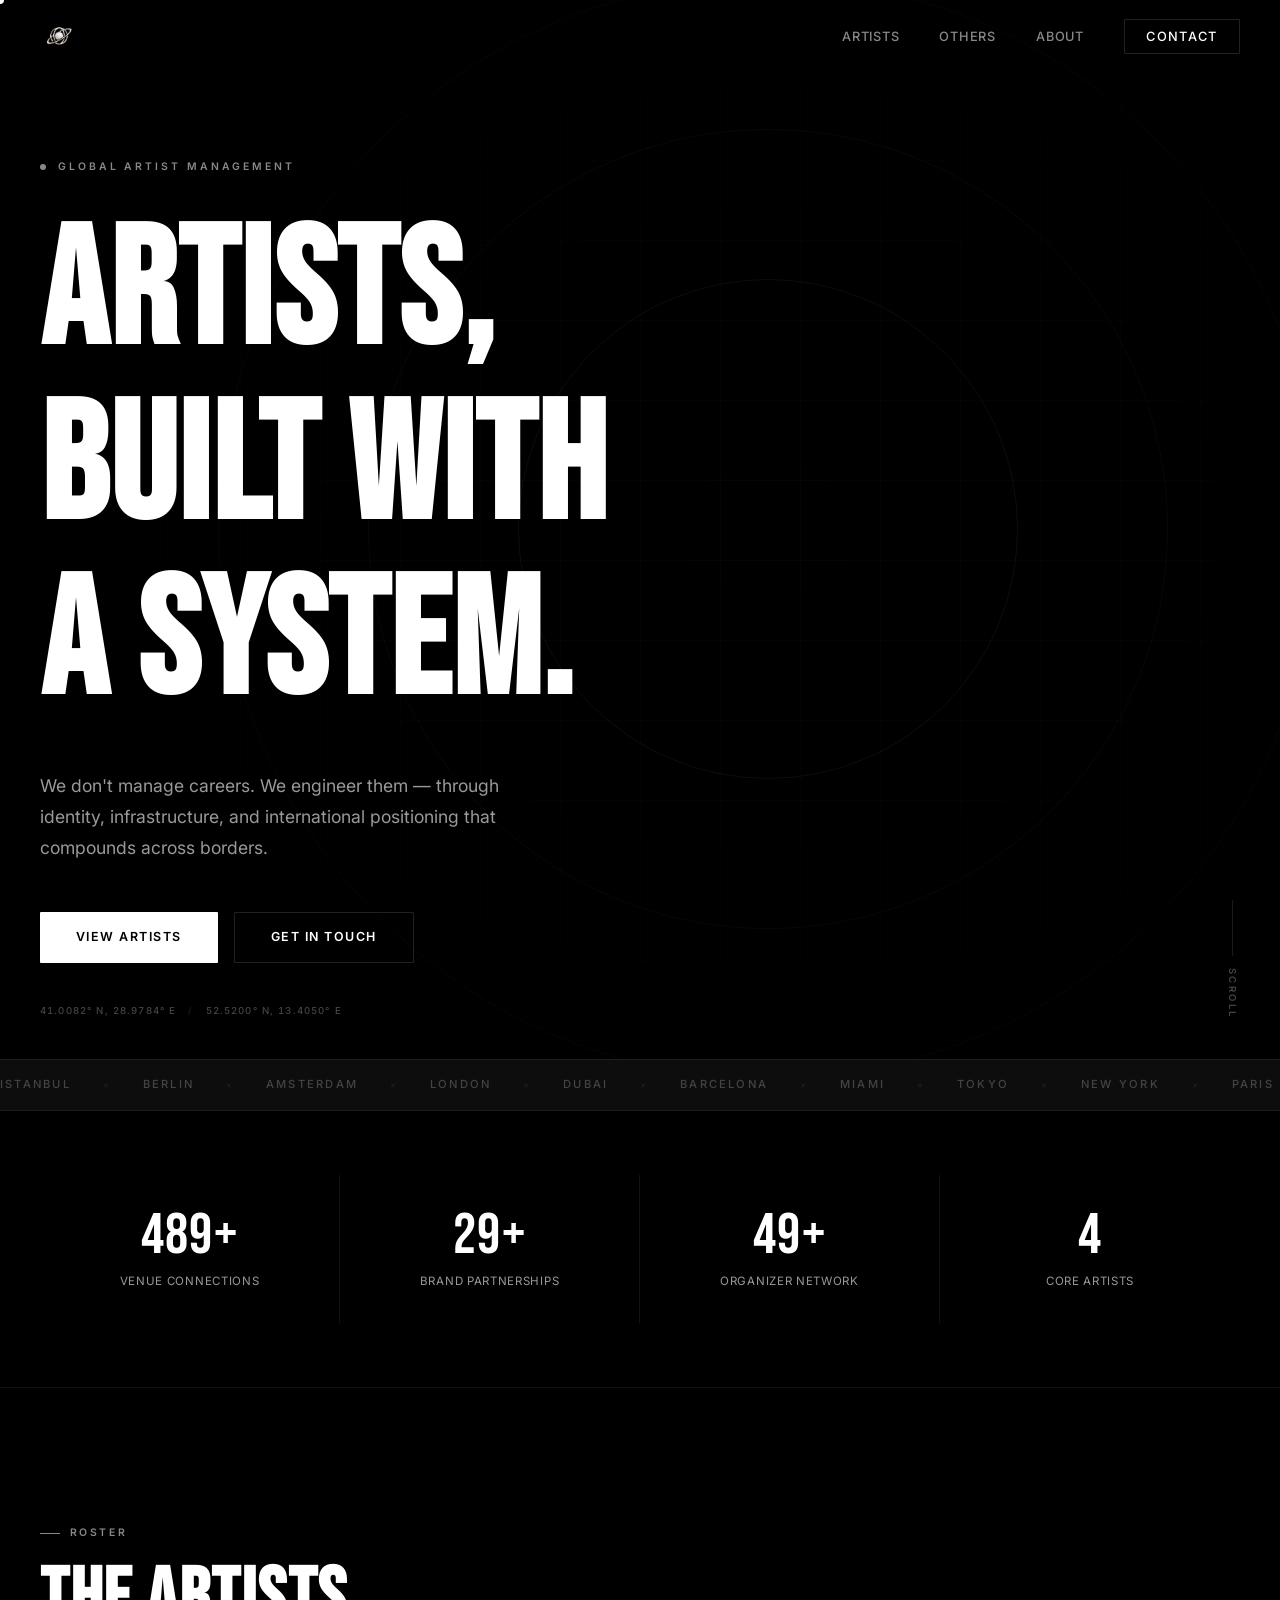
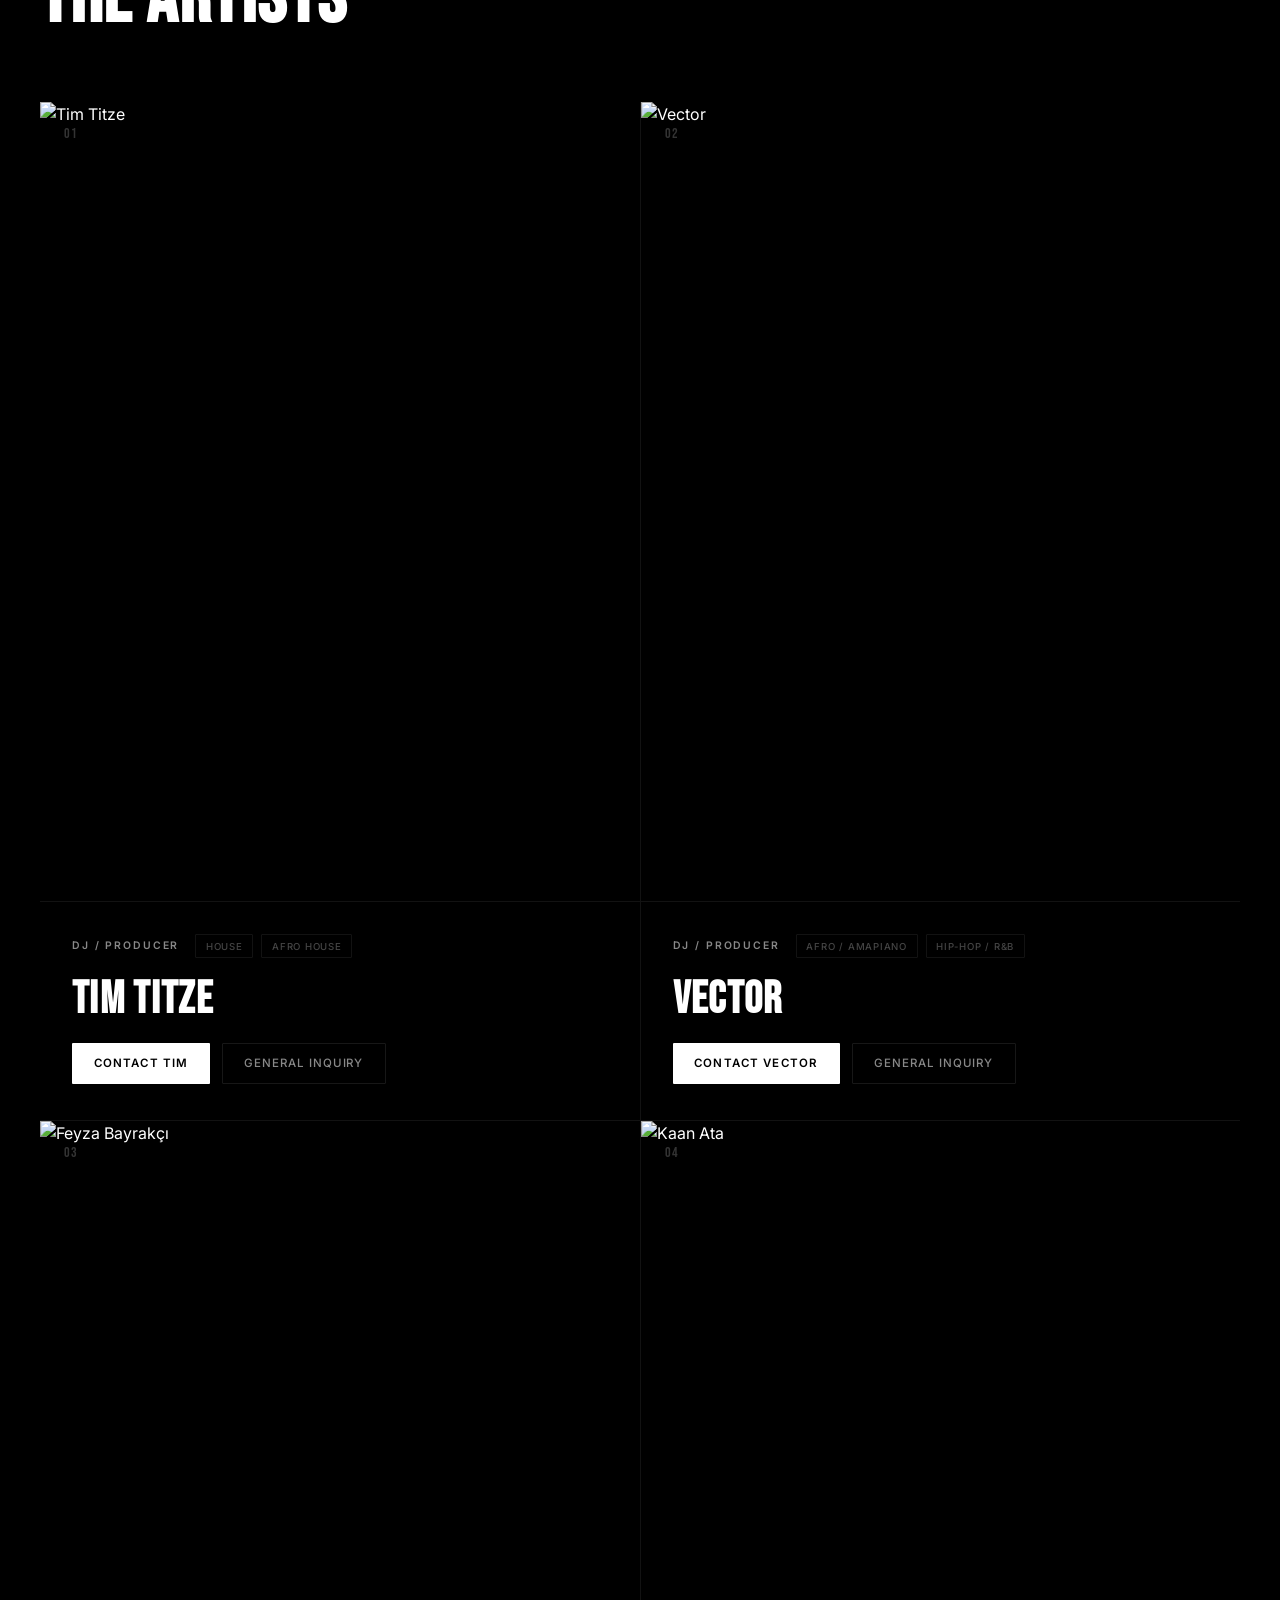
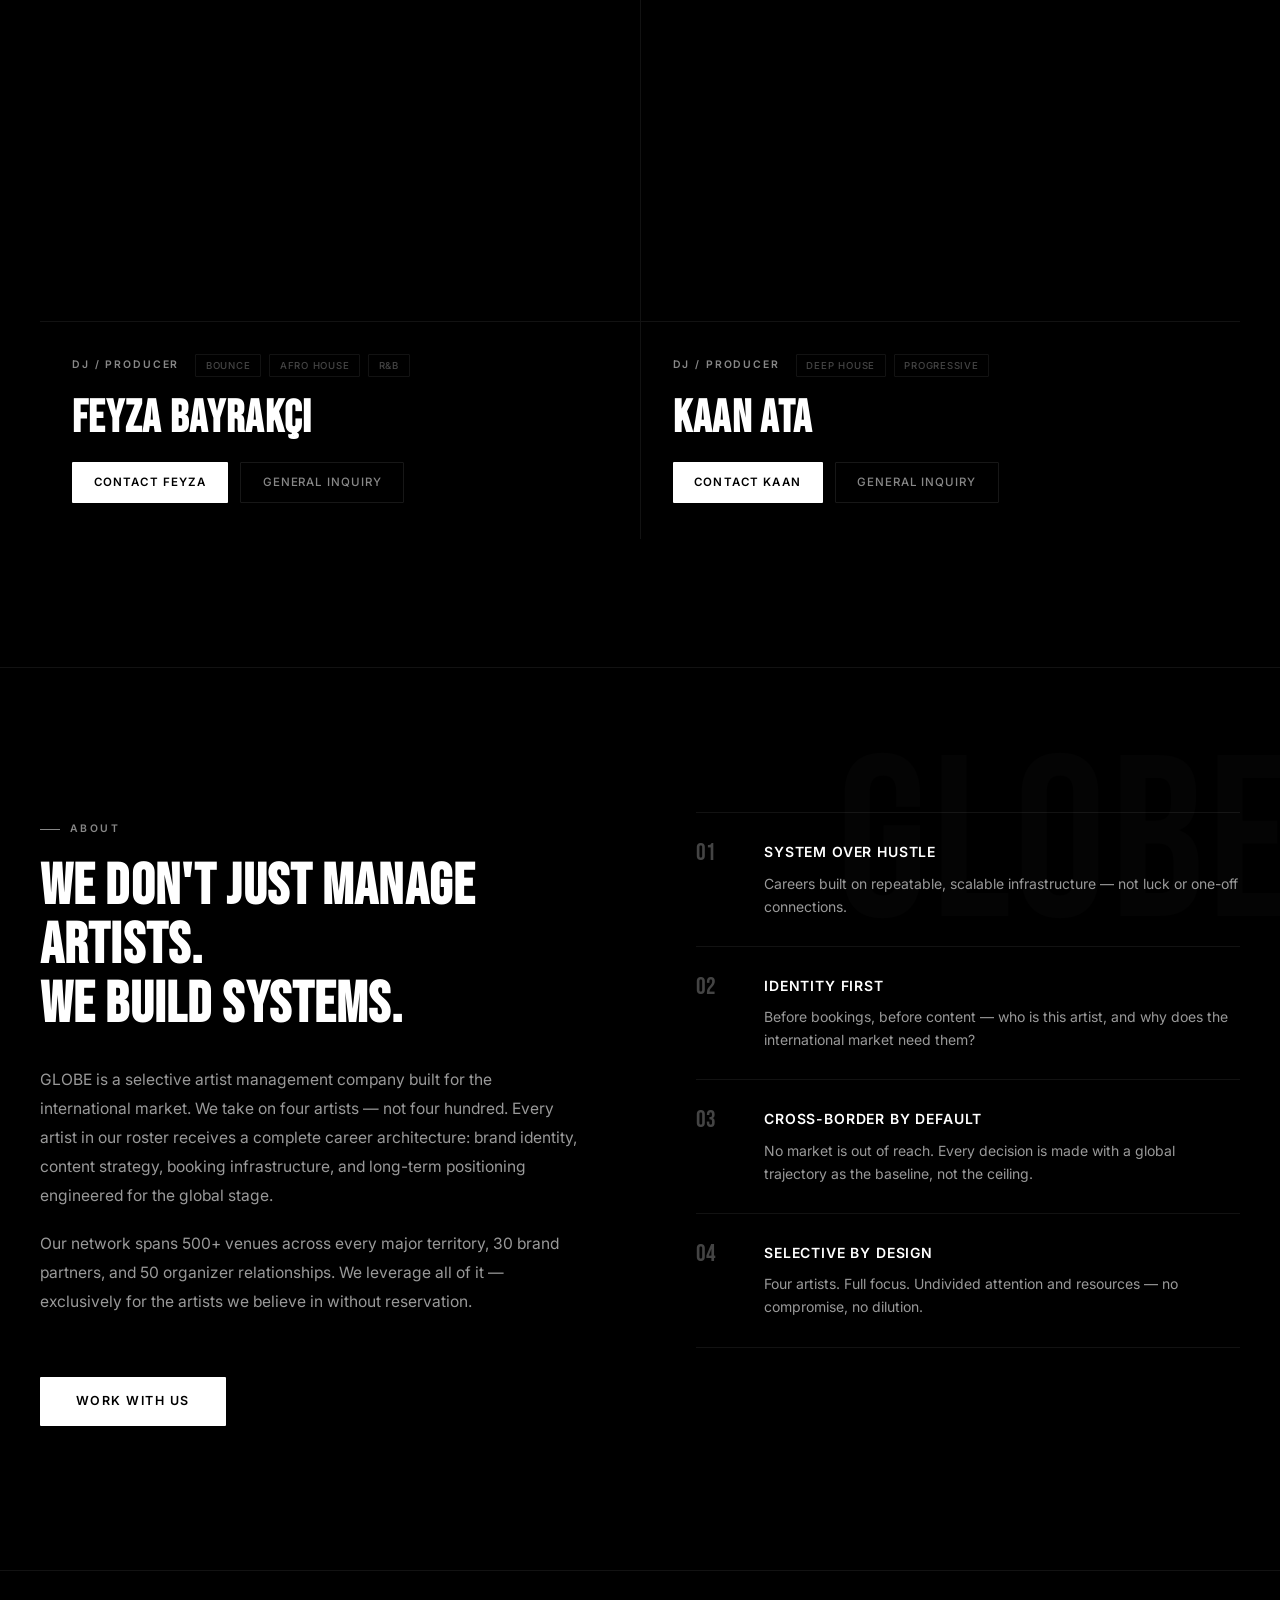
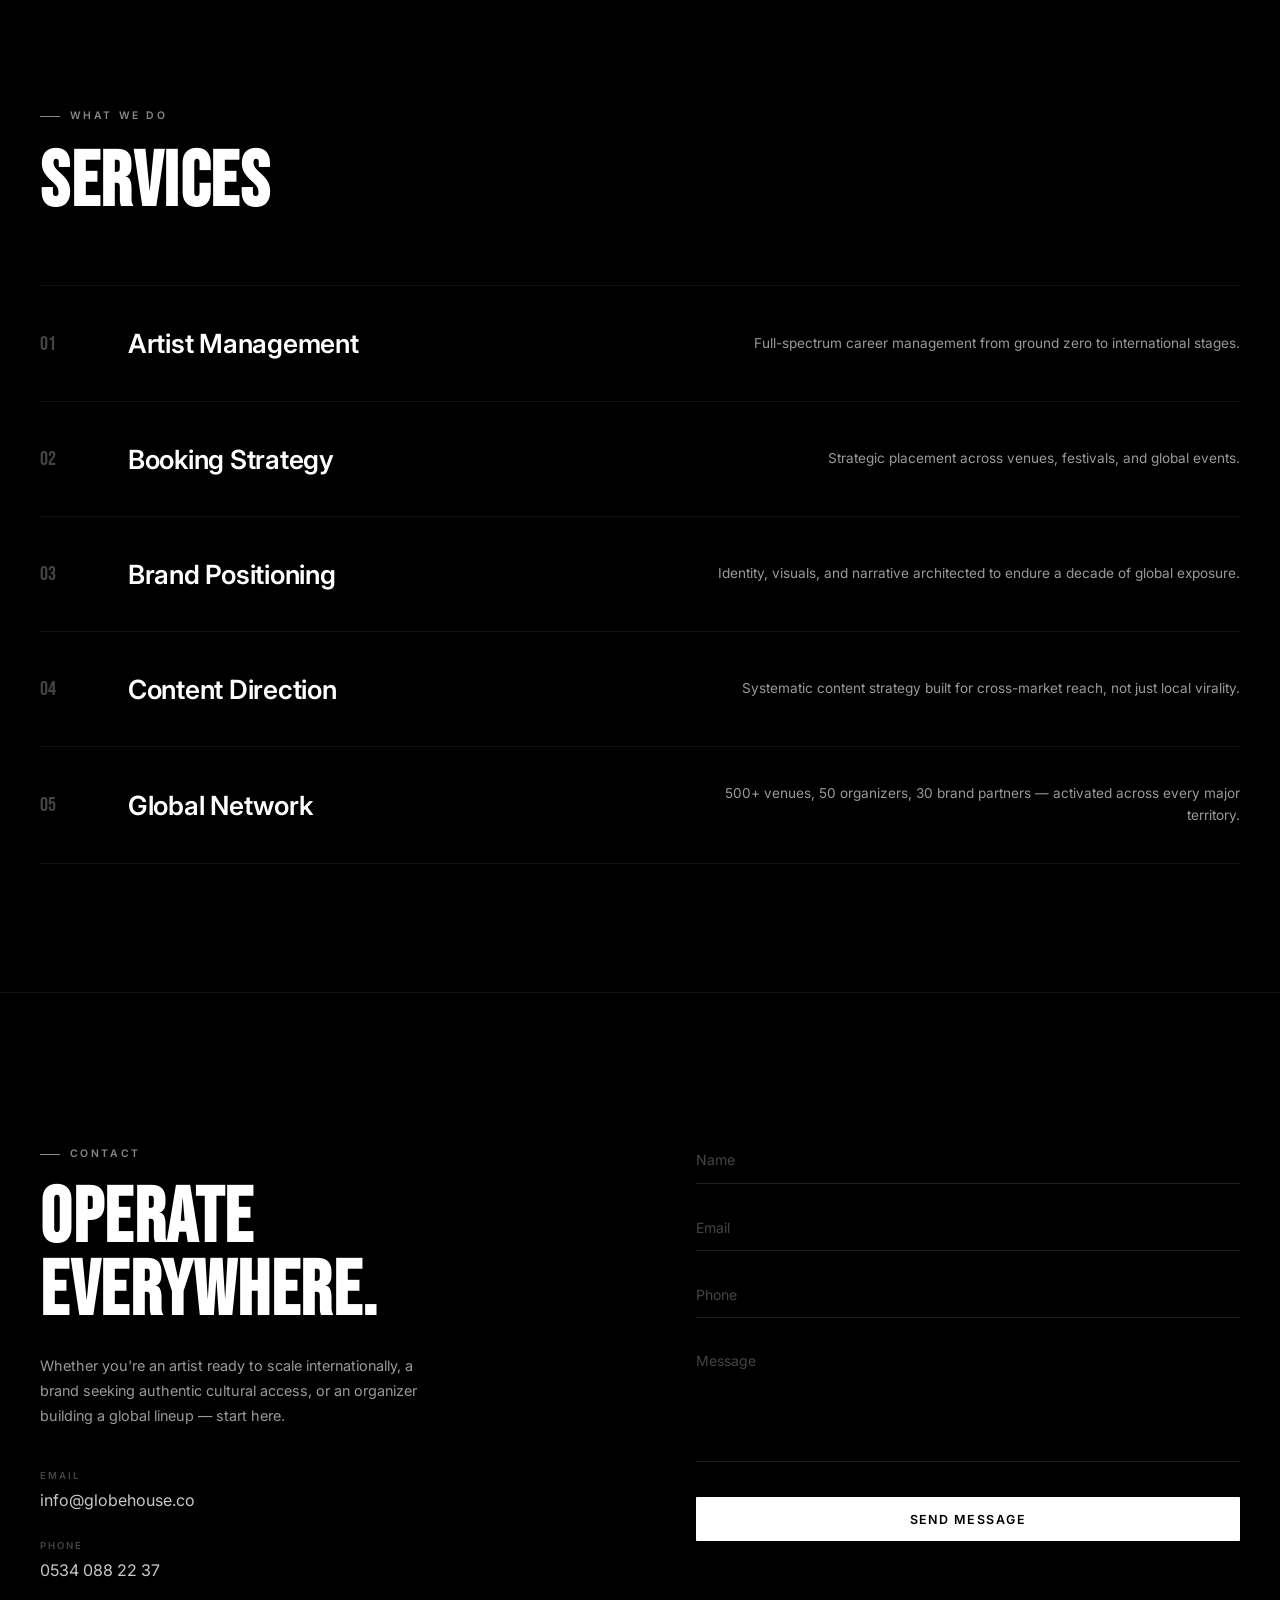
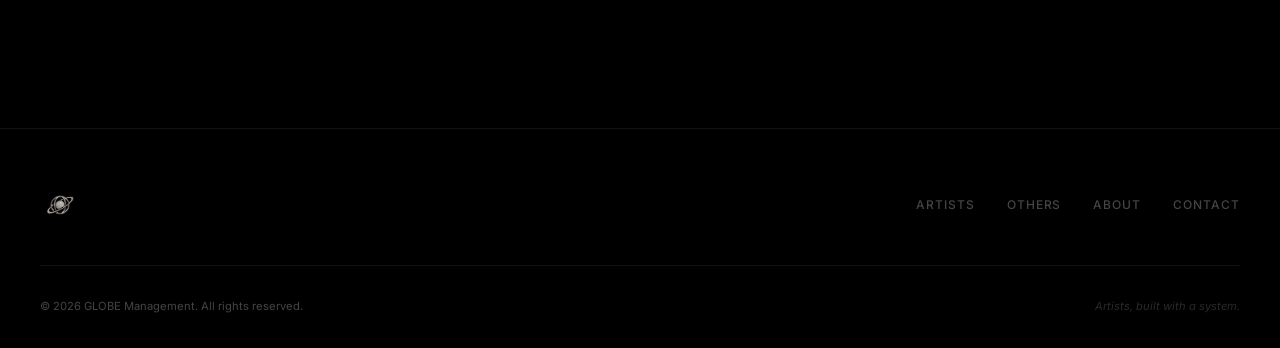
==== commit 848dfbf7: "Add files via upload" ====
--- a/index.html
+++ b/index.html
@@ -139,14 +139,7 @@
 
         <div class="artist-card" data-reveal data-delay="0">
           <div class="artist-image-wrap">
-            <div class="artist-image artist-placeholder">
-              <span class="placeholder-initial">TT</span>
-              <div class="placeholder-lines">
-                <div class="ph-line"></div>
-                <div class="ph-line"></div>
-                <div class="ph-line"></div>
-              </div>
-            </div>
+            <img src="assets/tim main foto.jpg" alt="Tim Titze" class="artist-image" />
             <div class="artist-overlay">
               <button class="btn-detail magnetic" onclick="openModal('tim')">View Profile</button>
             </div>
@@ -156,8 +149,8 @@
             <div class="artist-meta">
               <span class="artist-role">DJ / Producer</span>
               <div class="artist-tags">
-                <span class="tag">Melodic House</span>
-                <span class="tag">Techno</span>
+                <span class="tag">House</span>
+                <span class="tag">Afro House</span>
               </div>
             </div>
             <h3 class="artist-name">Tim Titze</h3>
@@ -170,14 +163,7 @@
 
         <div class="artist-card" data-reveal data-delay="1">
           <div class="artist-image-wrap">
-            <div class="artist-image artist-placeholder">
-              <span class="placeholder-initial">V</span>
-              <div class="placeholder-lines">
-                <div class="ph-line"></div>
-                <div class="ph-line"></div>
-                <div class="ph-line"></div>
-              </div>
-            </div>
+            <img src="assets/vector main foto.PNG" alt="Vector" class="artist-image" />
             <div class="artist-overlay">
               <button class="btn-detail magnetic" onclick="openModal('vector')">View Profile</button>
             </div>
@@ -187,8 +173,8 @@
             <div class="artist-meta">
               <span class="artist-role">DJ / Producer</span>
               <div class="artist-tags">
-                <span class="tag">Techno</span>
-                <span class="tag">Industrial</span>
+                <span class="tag">Afro / Amapiano</span>
+                <span class="tag">Hip-Hop / R&B</span>
               </div>
             </div>
             <h3 class="artist-name">Vector</h3>
@@ -201,14 +187,7 @@
 
         <div class="artist-card" data-reveal data-delay="2">
           <div class="artist-image-wrap">
-            <div class="artist-image artist-placeholder">
-              <span class="placeholder-initial">FB</span>
-              <div class="placeholder-lines">
-                <div class="ph-line"></div>
-                <div class="ph-line"></div>
-                <div class="ph-line"></div>
-              </div>
-            </div>
+            <img src="assets/feyza bayrakçı main foto.JPG" alt="Feyza Bayrakçı" class="artist-image" />
             <div class="artist-overlay">
               <button class="btn-detail magnetic" onclick="openModal('feyza')">View Profile</button>
             </div>
@@ -218,13 +197,14 @@
             <div class="artist-meta">
               <span class="artist-role">DJ / Producer</span>
               <div class="artist-tags">
+                <span class="tag">Bounce</span>
                 <span class="tag">Afro House</span>
-                <span class="tag">Organic</span>
+                <span class="tag">R&B</span>
               </div>
             </div>
             <h3 class="artist-name">Feyza Bayrakçı</h3>
             <div class="artist-actions">
-              <a href="mailto:feyzabayrakci@globehouse.co" class="btn btn-artist-primary magnetic">Book Feyza</a>
+              <a href="mailto:feyzabayrakci@globehouse.co" class="btn btn-artist-primary magnetic">Contact Feyza</a>
               <a href="mailto:info@globehouse.co" class="btn btn-artist-ghost">General Inquiry</a>
             </div>
           </div>
@@ -232,14 +212,7 @@
 
         <div class="artist-card" data-reveal data-delay="3">
           <div class="artist-image-wrap">
-            <div class="artist-image artist-placeholder">
-              <span class="placeholder-initial">KA</span>
-              <div class="placeholder-lines">
-                <div class="ph-line"></div>
-                <div class="ph-line"></div>
-                <div class="ph-line"></div>
-              </div>
-            </div>
+            <img src="assets/kaan ata main foto.JPG" alt="Kaan Ata" class="artist-image" />
             <div class="artist-overlay">
               <button class="btn-detail magnetic" onclick="openModal('kaan')">View Profile</button>
             </div>
@@ -255,7 +228,7 @@
             </div>
             <h3 class="artist-name">Kaan Ata</h3>
             <div class="artist-actions">
-              <a href="mailto:kaanata@globehouse.co" class="btn btn-artist-primary magnetic">Book Kaan</a>
+              <a href="mailto:kaanata@globehouse.co" class="btn btn-artist-primary magnetic">Contact Kaan</a>
               <a href="mailto:info@globehouse.co" class="btn btn-artist-ghost">General Inquiry</a>
             </div>
           </div>
--- a/style.css
+++ b/style.css
@@ -687,6 +687,8 @@
 .artist-image {
   width: 100%;
   height: 100%;
+  object-fit: cover;
+  object-position: center top;
   transition: transform 0.7s var(--ease), filter 0.5s;
 }
 
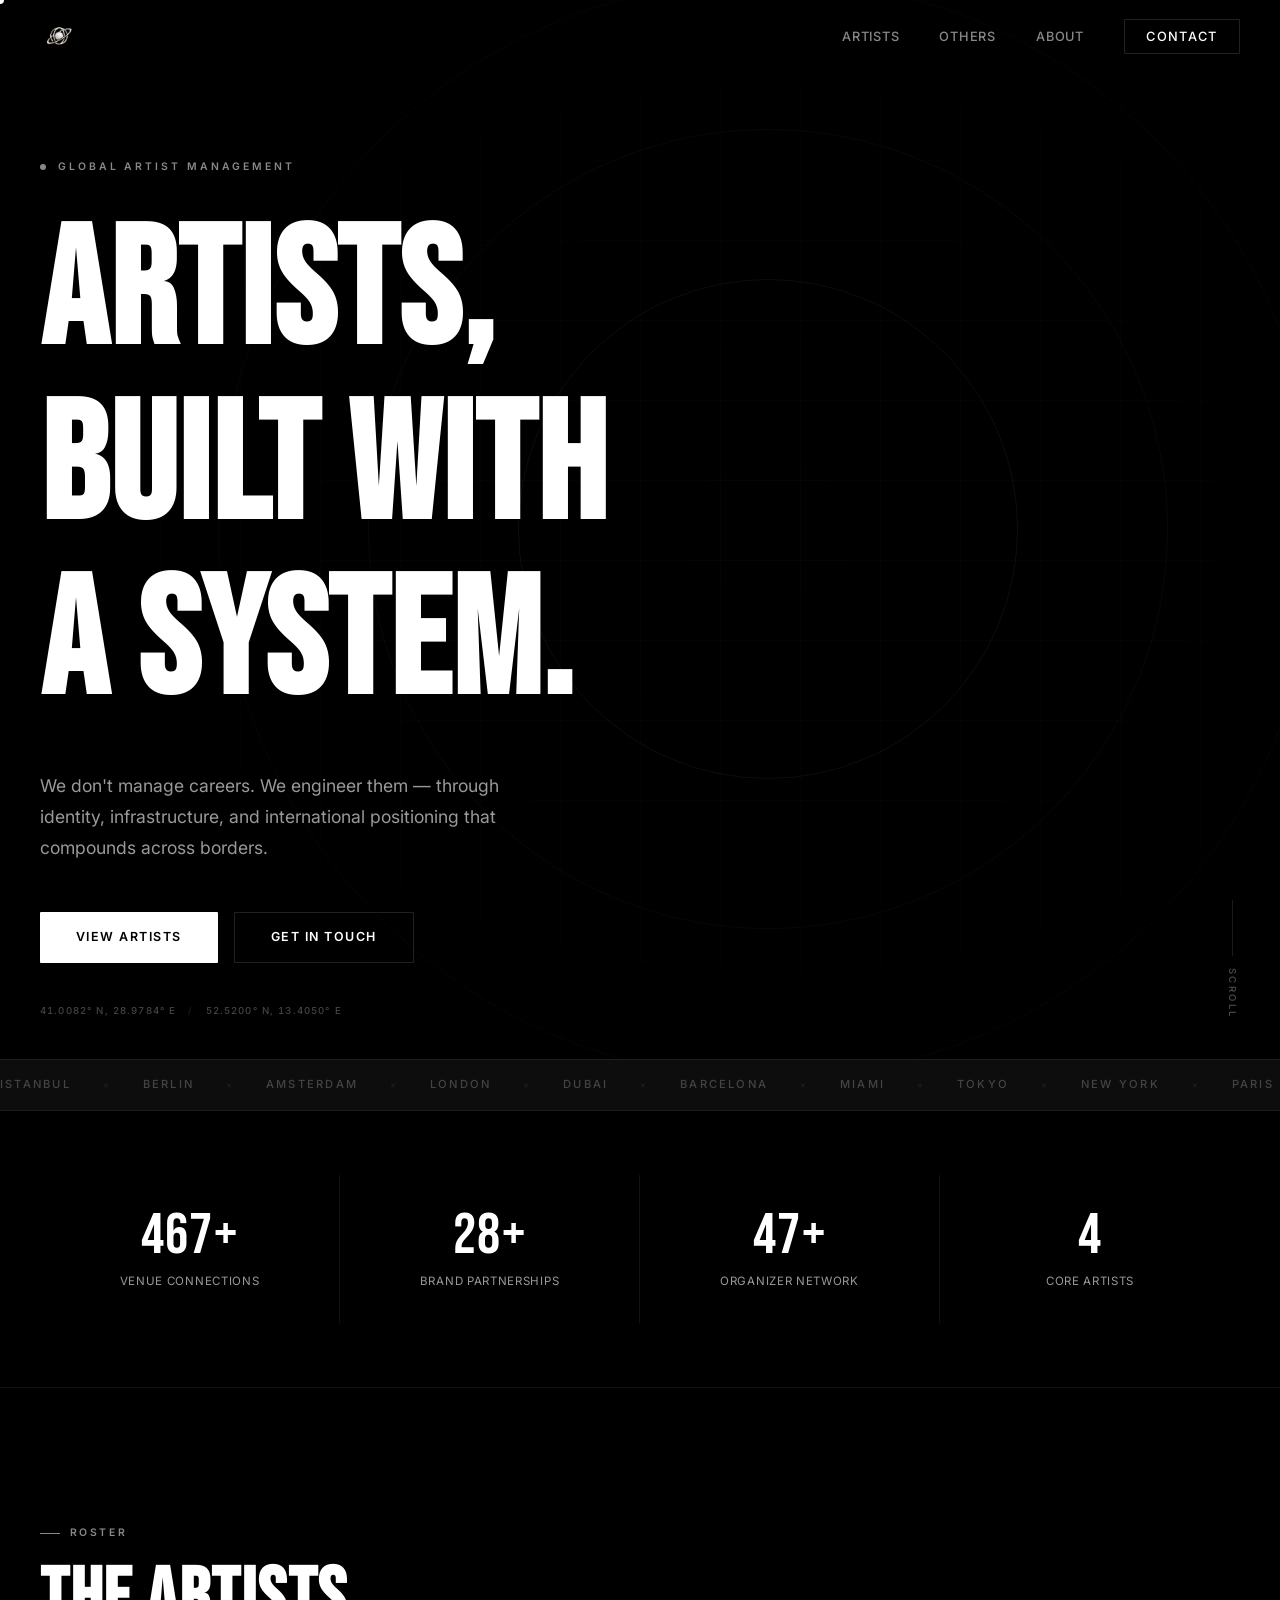
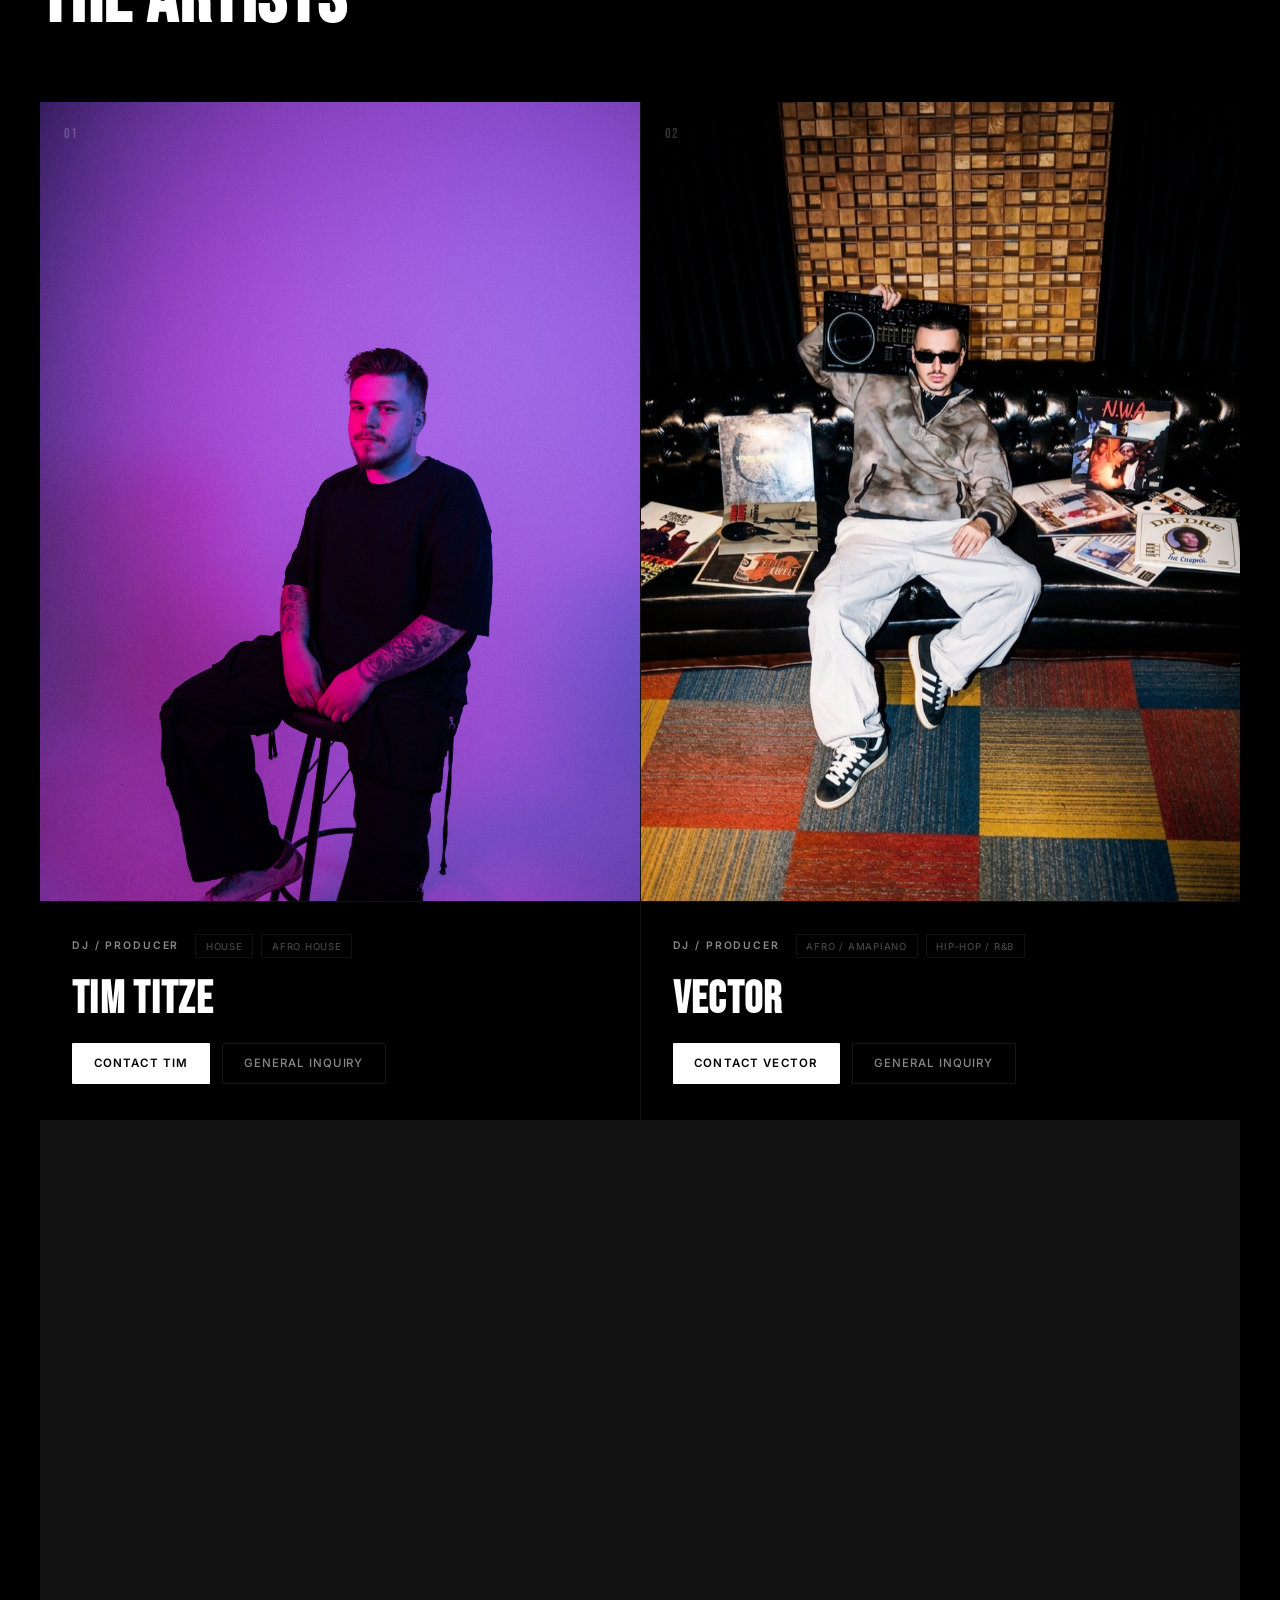
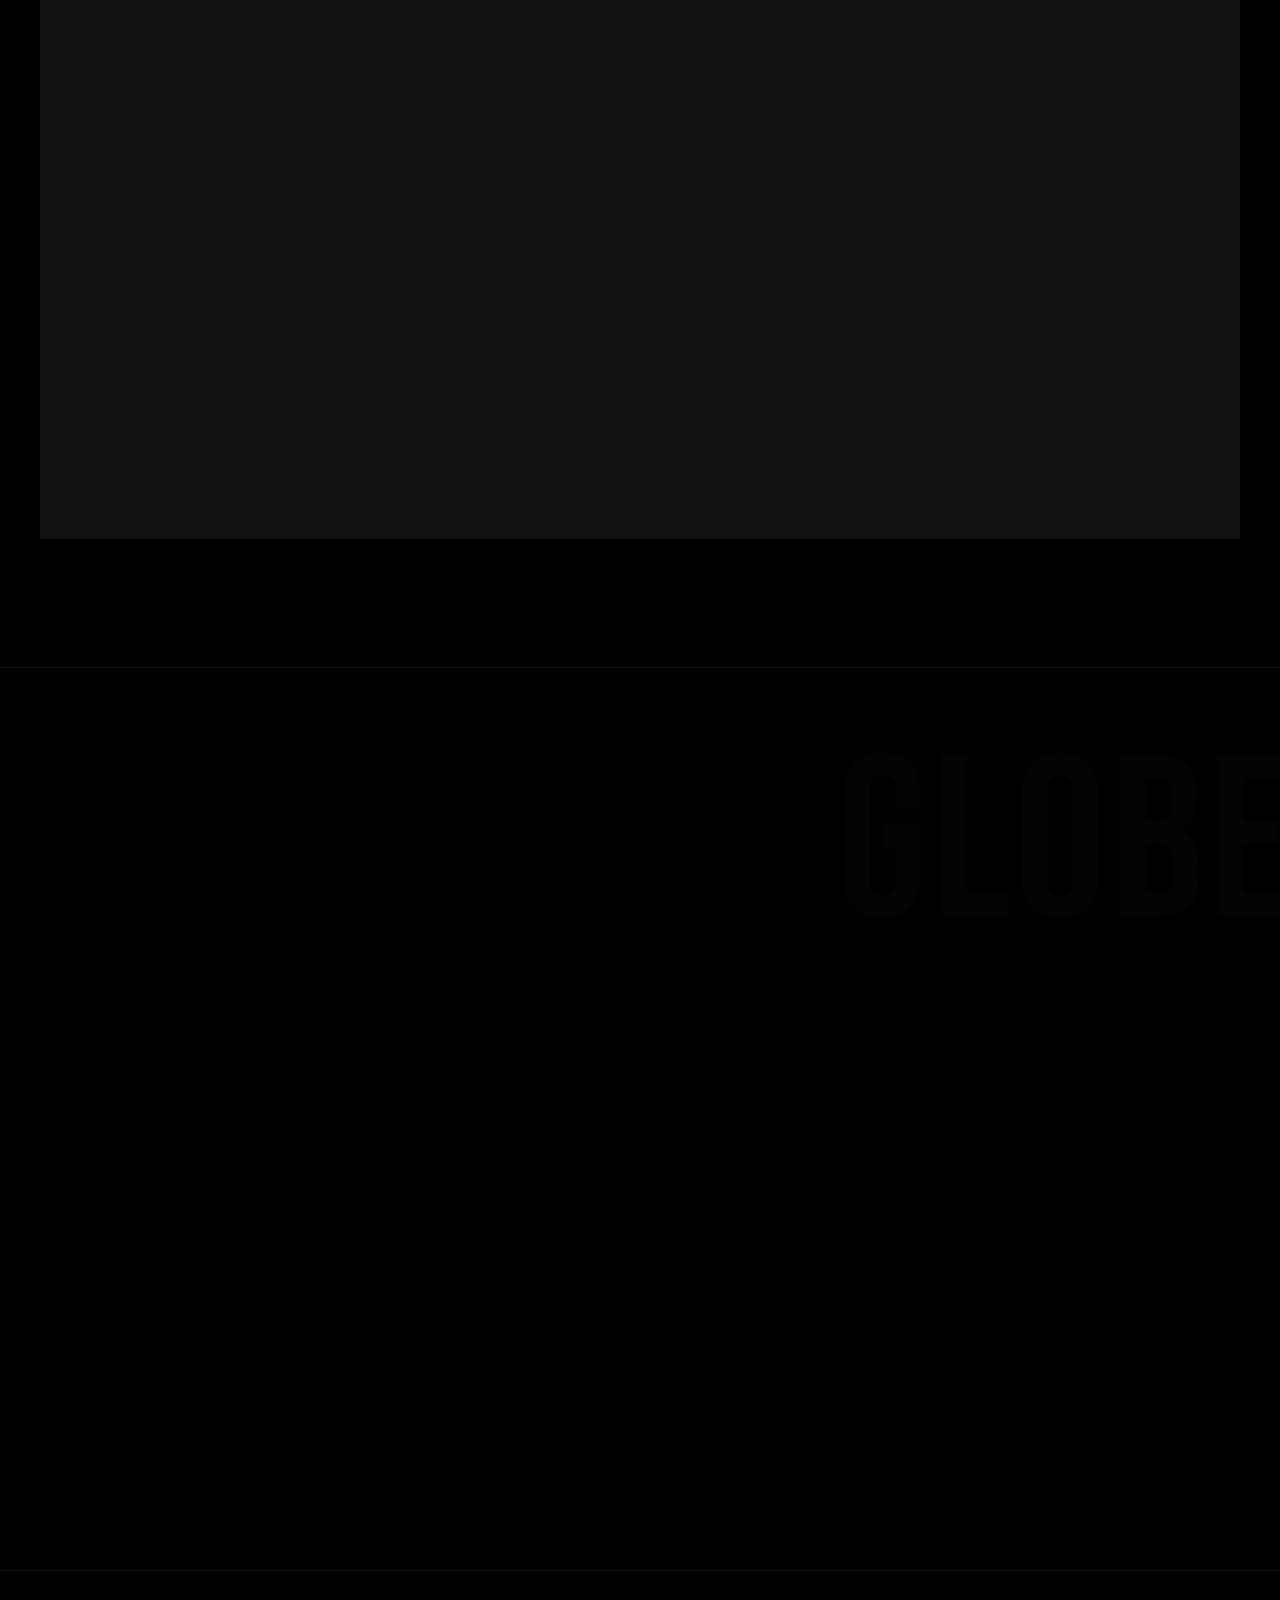
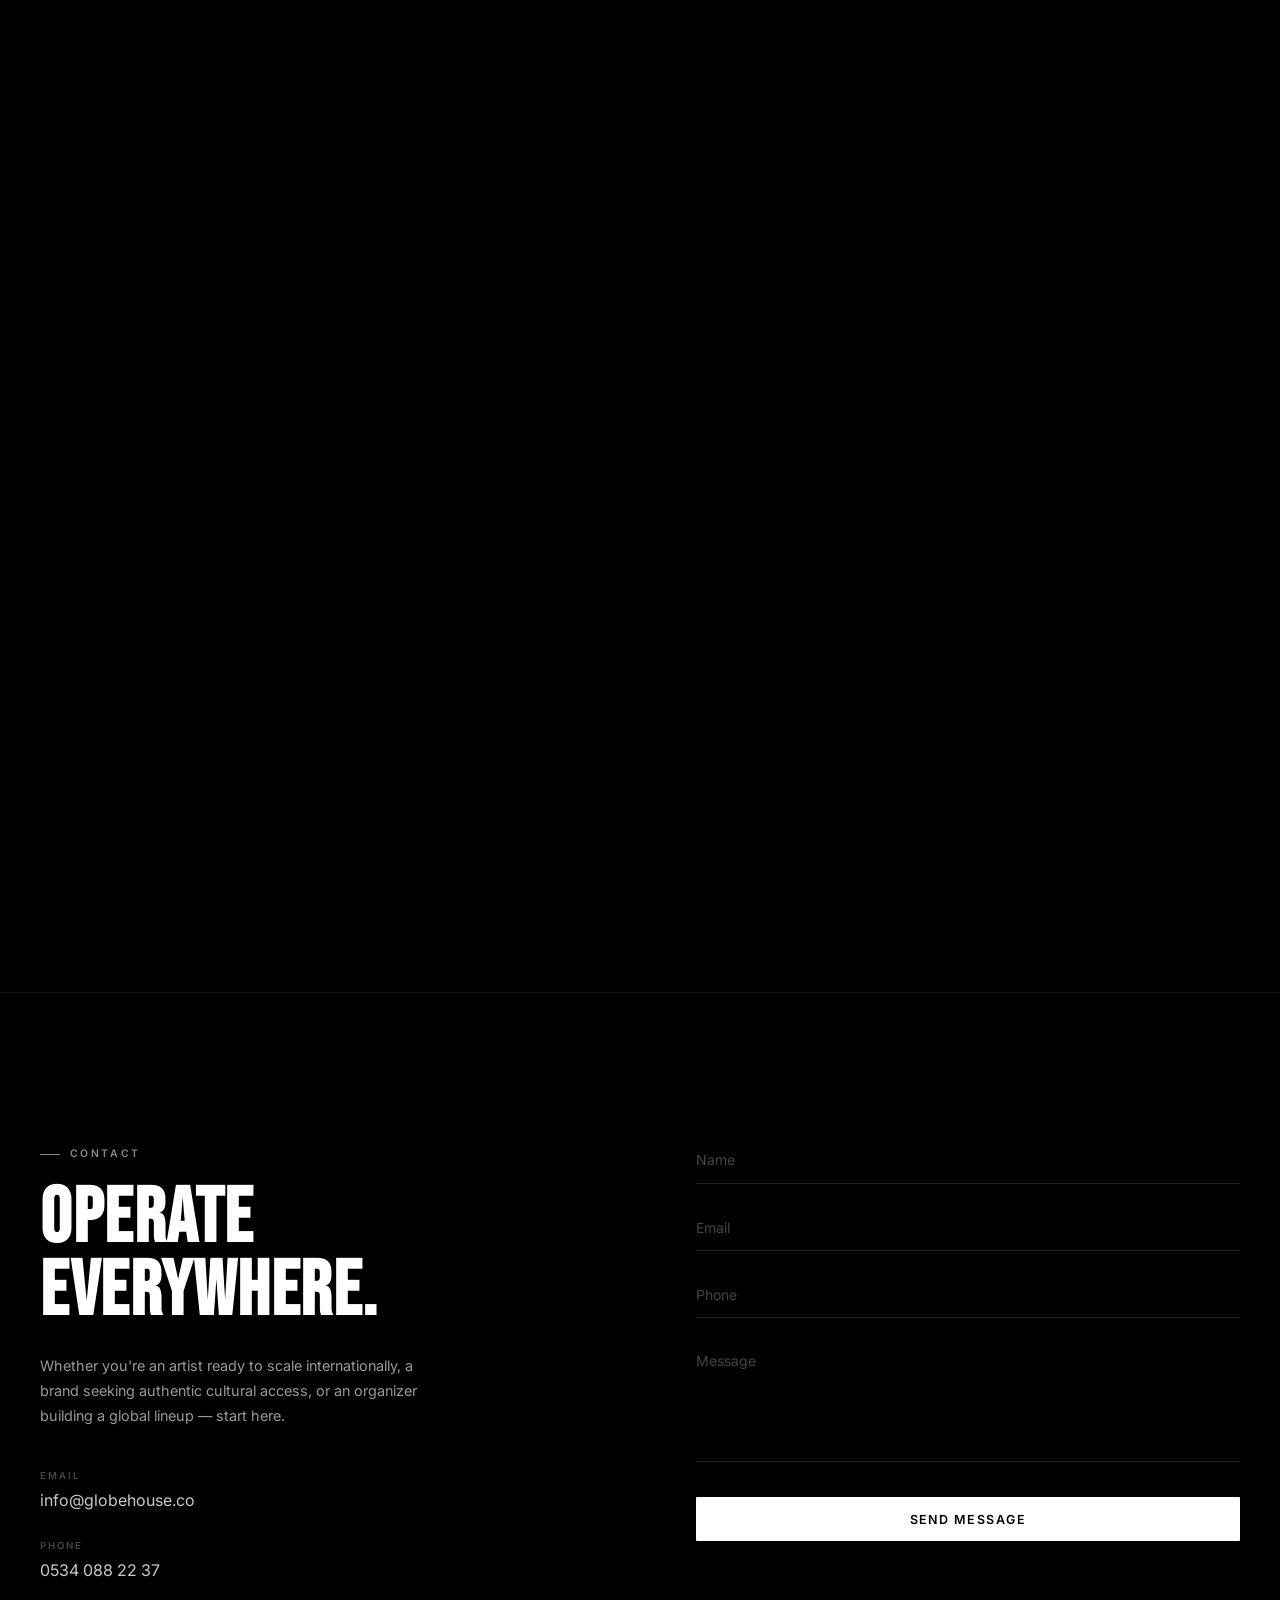
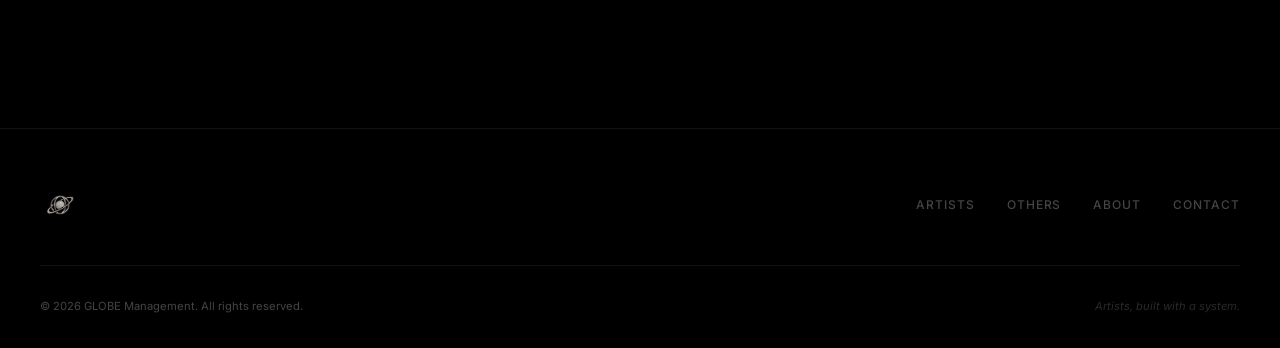
==== commit 3038f0df: "Add files via upload" ====
--- a/index.html
+++ b/index.html
@@ -187,7 +187,7 @@
 
         <div class="artist-card" data-reveal data-delay="2">
           <div class="artist-image-wrap">
-            <img src="assets/feyza bayrakçı main foto.JPG" alt="Feyza Bayrakçı" class="artist-image" />
+            <img src="assets/feyza bayrakci main foto.JPG" alt="Feyza Bayrakçı" class="artist-image" />
             <div class="artist-overlay">
               <button class="btn-detail magnetic" onclick="openModal('feyza')">View Profile</button>
             </div>
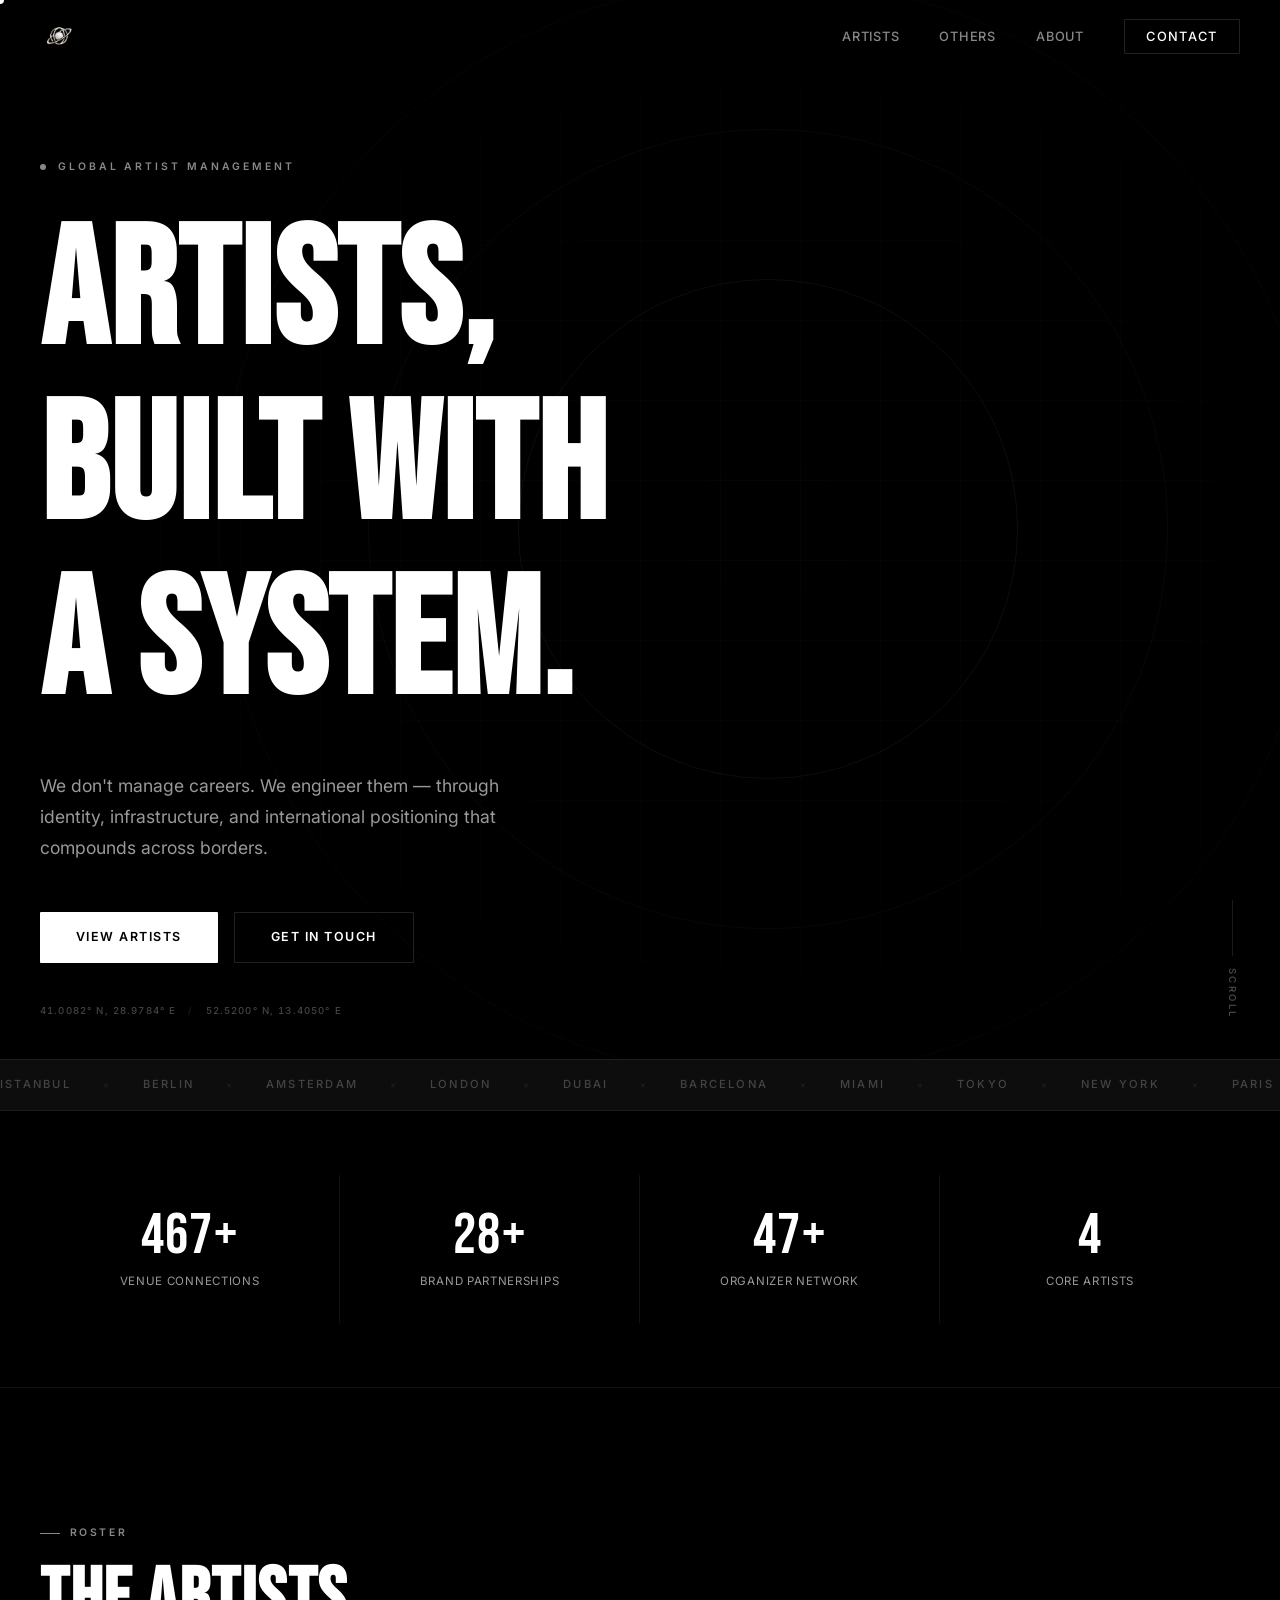
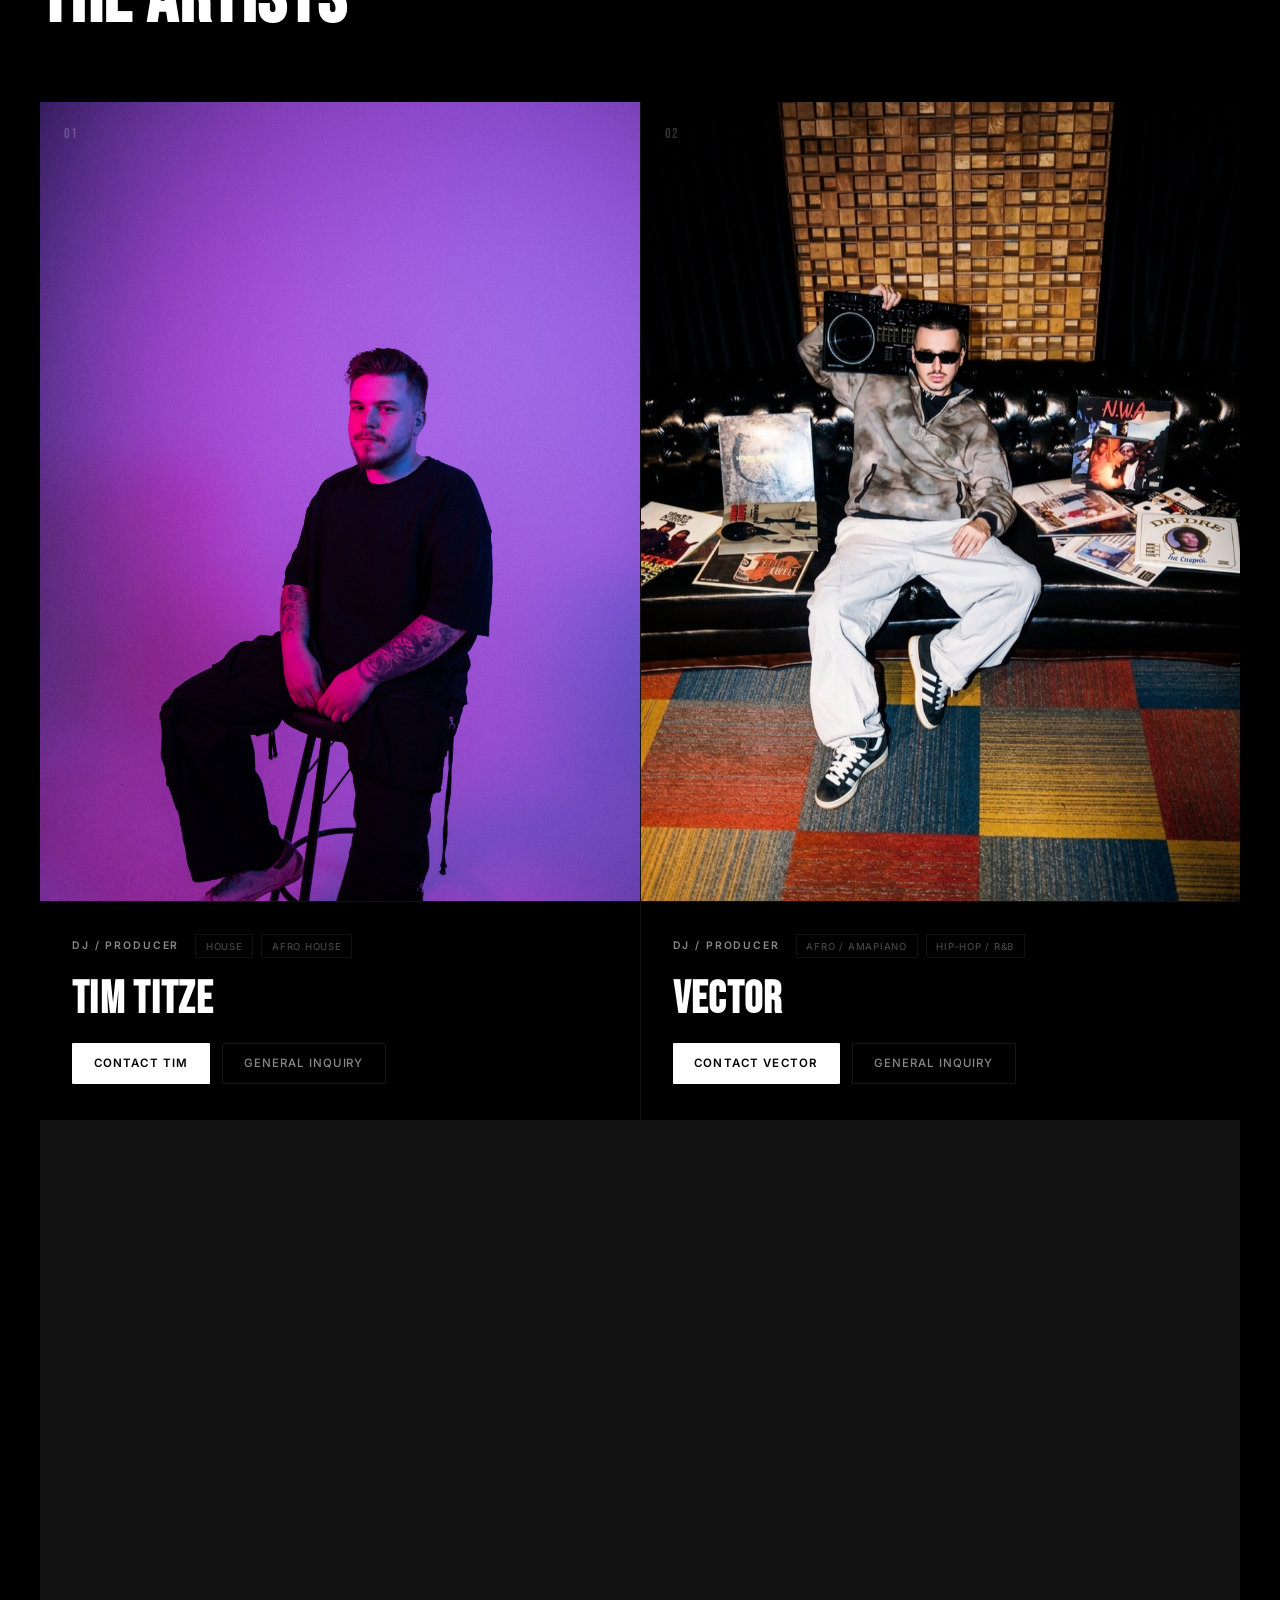
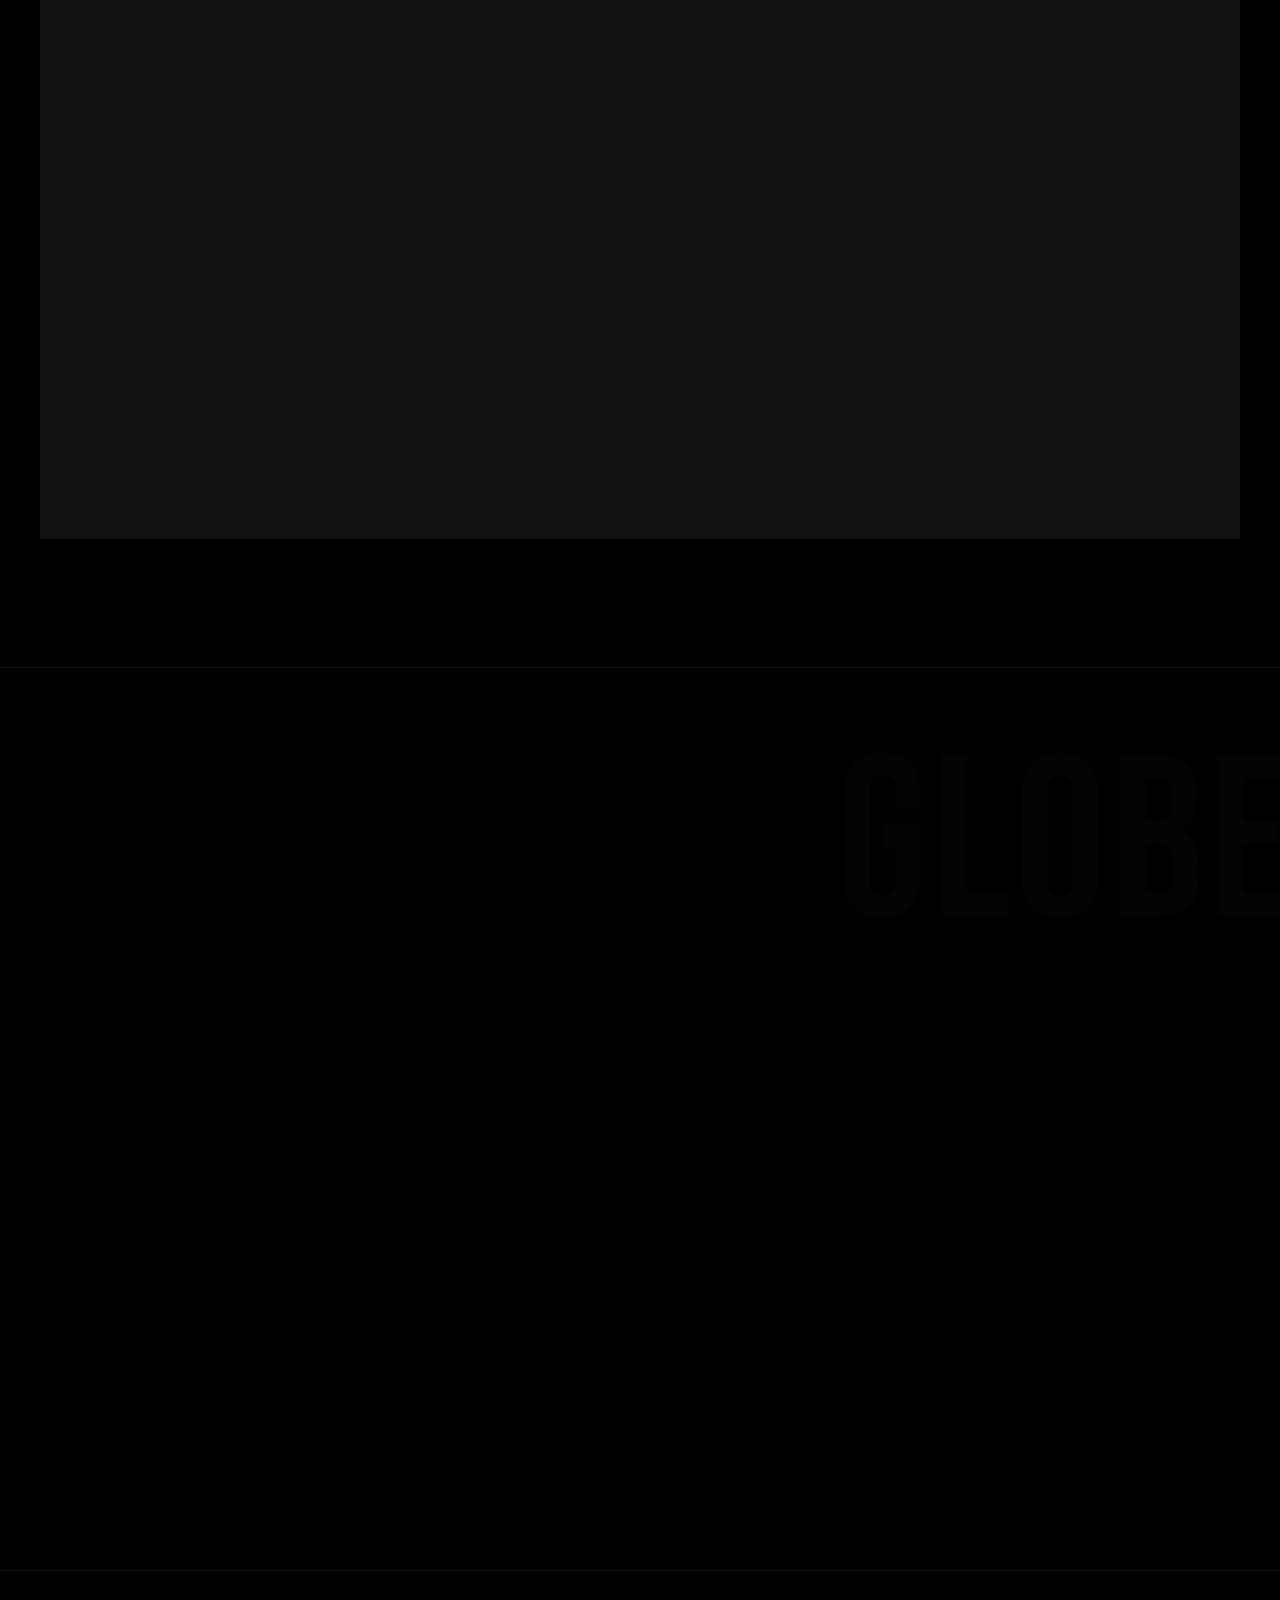
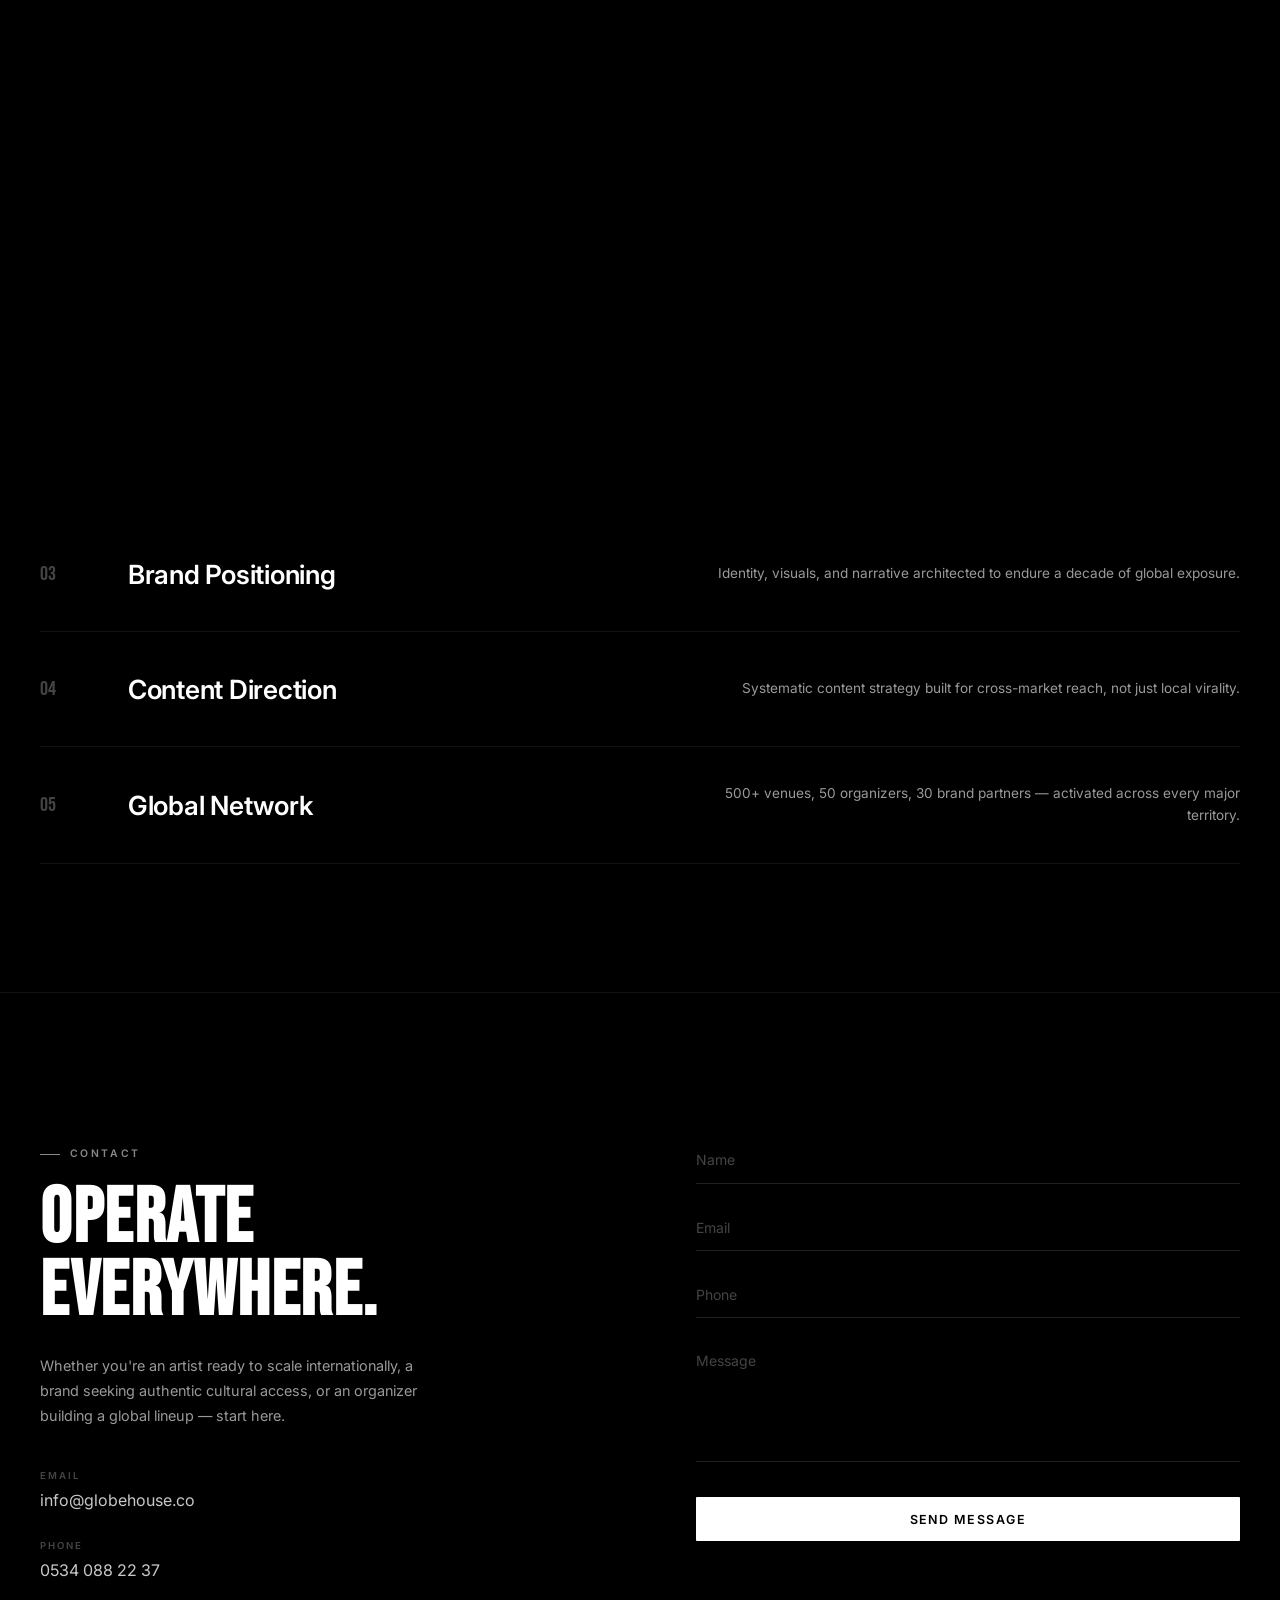
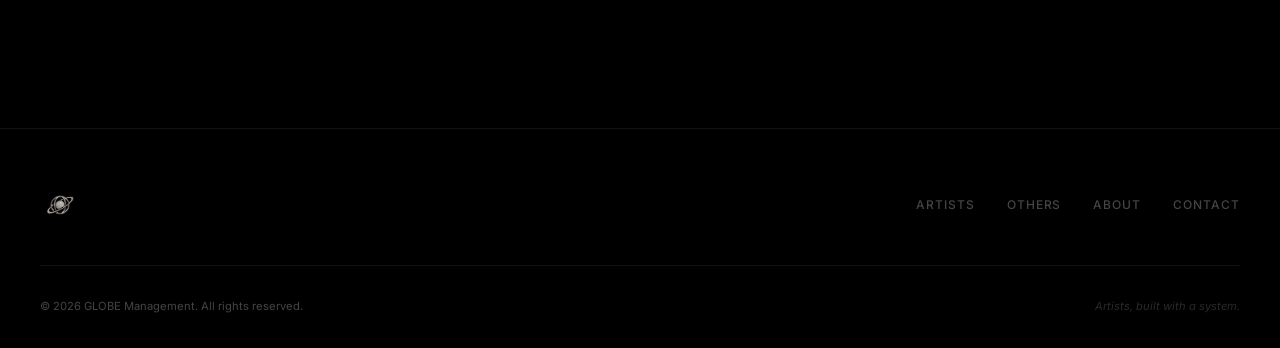
==== commit a1f8fd23: "Add files via upload" ====
--- a/index.html
+++ b/index.html
@@ -187,7 +187,7 @@
 
         <div class="artist-card" data-reveal data-delay="2">
           <div class="artist-image-wrap">
-            <img src="assets/feyza bayrakci main foto.JPG" alt="Feyza Bayrakçı" class="artist-image" />
+            <img src="assets/feyzabay.jpeg" alt="Feyza Bayrakçı" class="artist-image" />
             <div class="artist-overlay">
               <button class="btn-detail magnetic" onclick="openModal('feyza')">View Profile</button>
             </div>
@@ -222,8 +222,8 @@
             <div class="artist-meta">
               <span class="artist-role">DJ / Producer</span>
               <div class="artist-tags">
-                <span class="tag">Deep House</span>
-                <span class="tag">Progressive</span>
+                <span class="tag">Commercial</span>
+                <span class="tag">Afro House</span>
               </div>
             </div>
             <h3 class="artist-name">Kaan Ata</h3>
